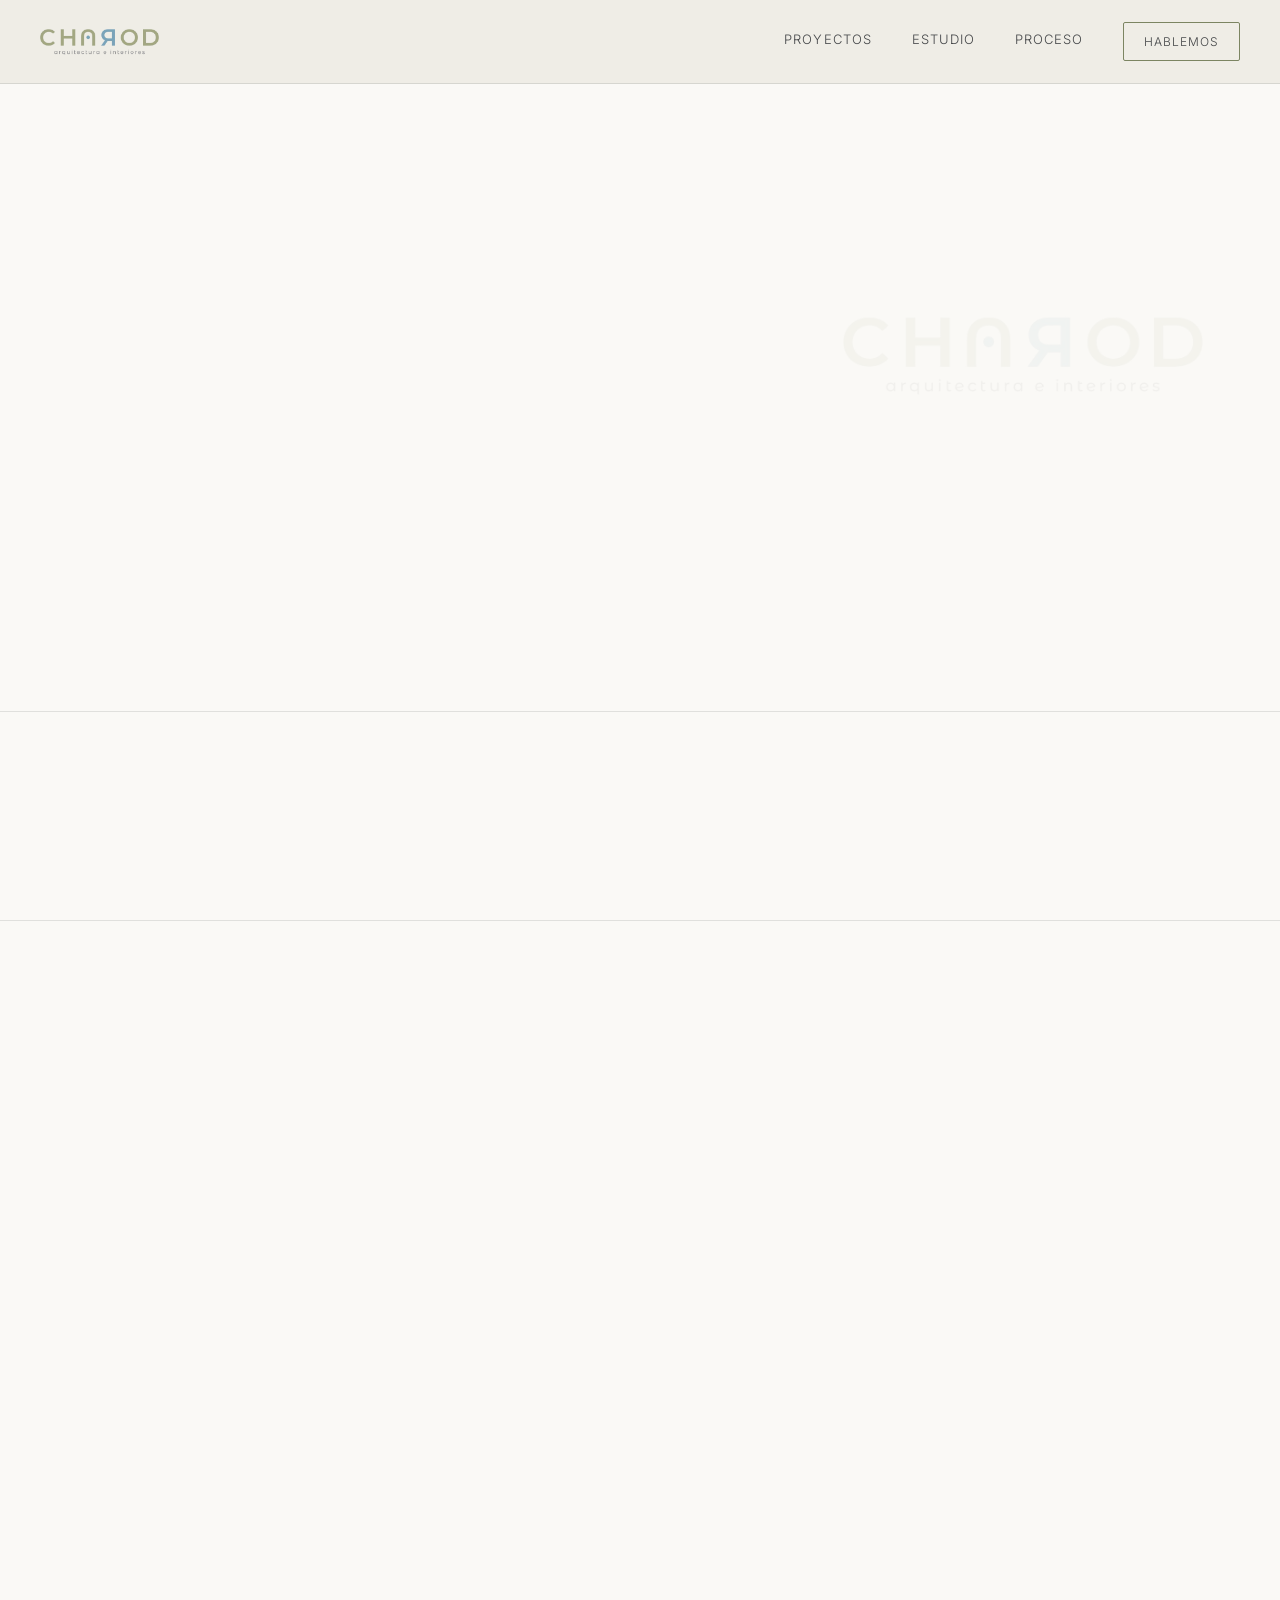
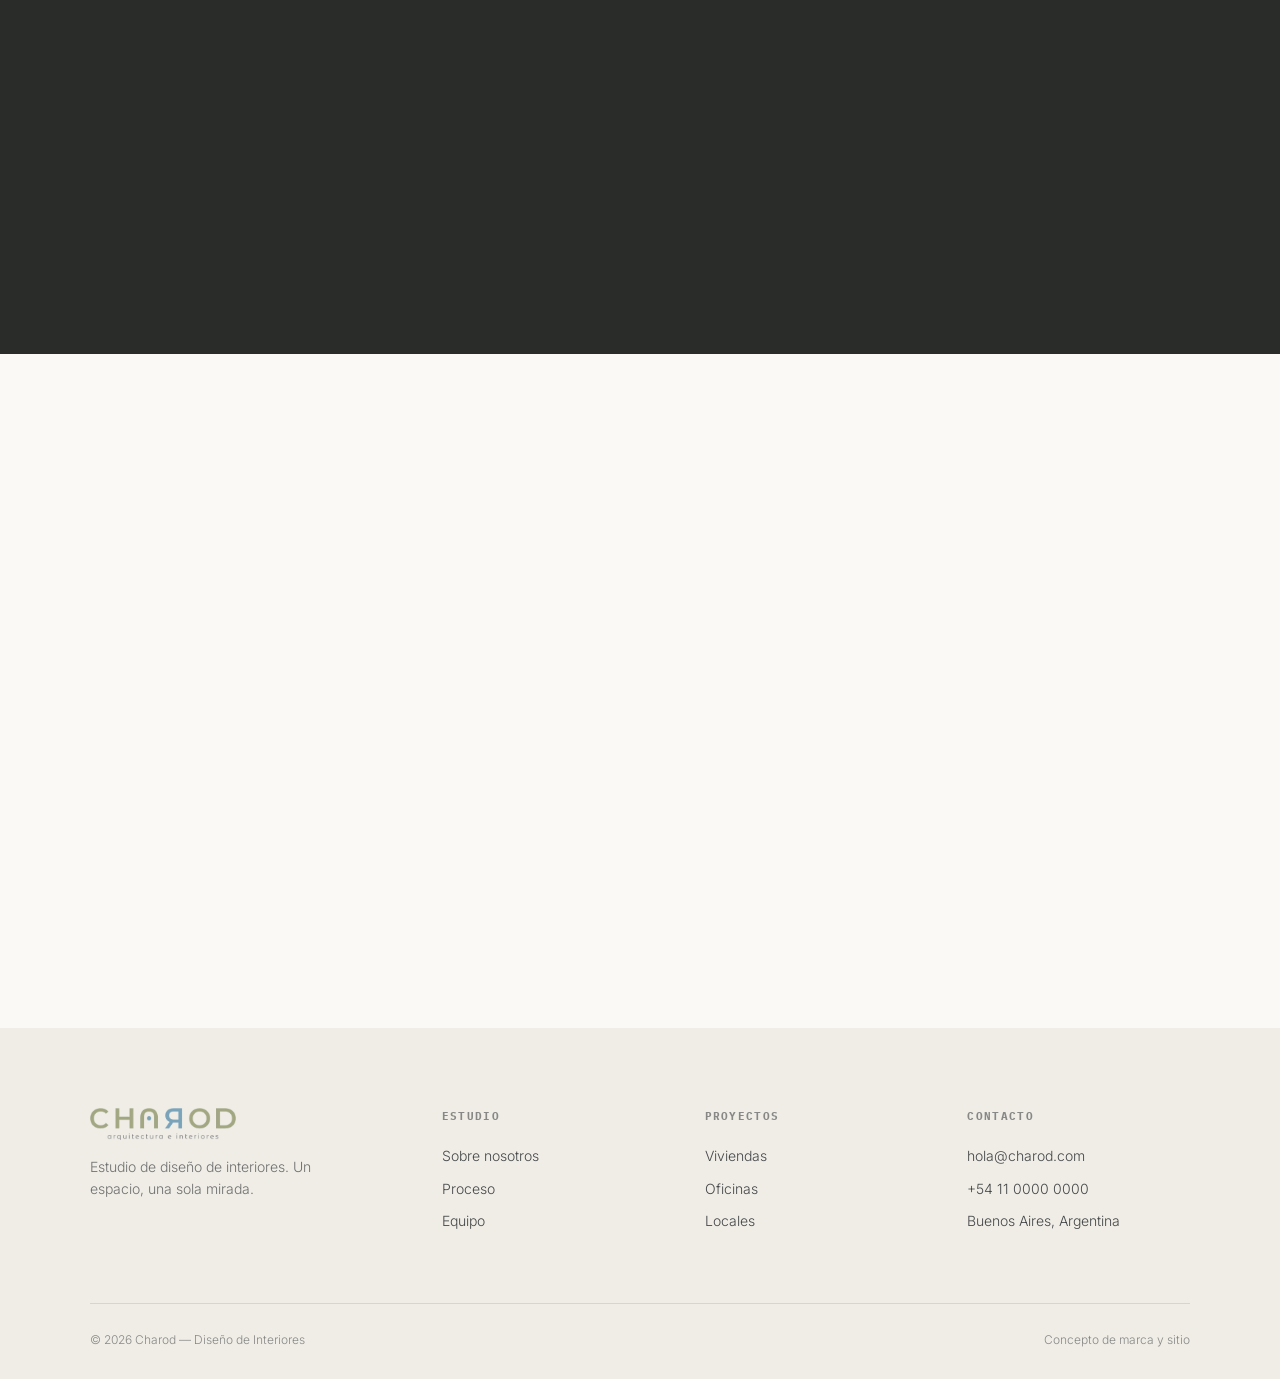
==== index.html @ d09ec166 "Add files via upload" ====
<!DOCTYPE html>
<html lang="es">
<head>
<meta charset="UTF-8">
<meta name="viewport" content="width=device-width, initial-scale=1.0">
<title>Charod — Diseño de Interiores</title>
<link rel="preconnect" href="https://fonts.googleapis.com">
<link rel="preconnect" href="https://fonts.gstatic.com" crossorigin>
<link href="https://fonts.googleapis.com/css2?family=Jost:wght@300;400;500;600&family=Inter:wght@300;400;500&family=IBM+Plex+Mono:wght@400;500&display=swap" rel="stylesheet">
<link rel="stylesheet" href="css/style.css">
</head>
<body>

<header id="header">
  <div class="logo">
    <img src="assets/logo.png" alt="Charod">
  </div>
  <nav>
    <a href="proyectos.html">Proyectos</a>
    <a href="index.html#estudio">Estudio</a>
    <a href="index.html#proceso">Proceso</a>
    <a href="index.html#contacto" class="nav-cta">Hablemos</a>
  </nav>
</header>

<section class="hero">
  <div class="hero-inner">
    <span class="eyebrow reveal">Diseño de interiores</span>
    <h1 class="reveal">Un espacio se piensa <span class="accent">dos veces</span>:<br>en el plano, y en <span class="accent">cómo se vive</span>.</h1>
    <p class="sub reveal">Charod es un estudio de interiorismo. Trabajamos cada casa, oficina o local desde el plano hasta el último detalle de terminación, sin perder de vista cómo se va a habitar.</p>
    <div class="hero-actions reveal">
      <a href="proyectos.html" class="btn-primary">Ver proyectos</a>
      <a href="#estudio" class="btn-ghost">Conocer el estudio</a>
    </div>
  </div>

  <img class="hero-mark" src="assets/logo.png" alt="">
</section>

<section class="stats">
  <div class="wrap">
    <div class="reveal">
      <div class="stat-num mono">14</div>
      <div class="stat-label">años de estudio</div>
    </div>
    <div class="reveal">
      <div class="stat-num mono">80+</div>
      <div class="stat-label">proyectos entregados</div>
    </div>
    <div class="reveal">
      <div class="stat-num mono">12</div>
      <div class="stat-label">en obra actualmente</div>
    </div>
    <div class="reveal">
      <div class="stat-num mono">6</div>
      <div class="stat-label">interioristas en el equipo</div>
    </div>
  </div>
</section>

<section class="philosophy" id="estudio">
  <div class="wrap">
    <div class="reveal">
      <span class="section-label">Nuestra mirada</span>
      <h2>El mismo espacio, visto dos veces.</h2>
    </div>
    <div class="philosophy-text reveal">
      <p>En Charod diseñamos interiores partiendo de un mismo eje: el plano que ordena el espacio, y la vida cotidiana que ese espacio va a sostener.</p>
      <p>Trabajamos la luz, el material y el mobiliario con la misma atención que ponemos en cómo se sienta una familia a comer o dónde cae el sol sobre un escritorio a las cuatro de la tarde.</p>
      <p>Cada encargo empieza escuchando cómo se quiere vivir, y termina en un espacio que no necesita explicarse: se entiende al habitarlo.</p>
      <p style="margin-top:30px;"><strong style="font-family:'Jost',sans-serif;font-weight:500;color:var(--charcoal);">Dos formas de trabajar juntos:</strong> algunos proyectos los acompañamos solo en el diseño; en otros, además, llevamos adelante el desarrollo y la ejecución completa en obra.</p>
    </div>
  </div>
</section>

<section class="projects" id="proyectos">
  <div class="projects-head reveal">
    <div>
      <span class="section-label">Proyectos seleccionados</span>
      <h2>Obra reciente</h2>
    </div>
    <a href="proyectos.html" class="btn-ghost">Ver todo el portfolio</a>
  </div>

  <div class="project-row reveal">
    <a class="project-visual" href="proyecto-casa-meridiano.html" style="background:#EFEDE6;">
      <svg viewBox="0 0 200 240"><g fill="none" stroke="#9CA37D" stroke-width="1.4">
        <rect x="20" y="40" width="160" height="180"/>
        <line x1="20" y1="100" x2="180" y2="100"/>
        <line x1="20" y1="160" x2="180" y2="160"/>
        <line x1="70" y1="40" x2="70" y2="220"/>
        <line x1="130" y1="40" x2="130" y2="220"/>
        <polyline points="10,40 100,8 190,40"/>
      </g></svg>
    </a>
    <div class="project-info">
      <span class="mono">Vivienda — Nordelta</span>
      <h3><a href="proyecto-casa-meridiano.html">Casa Meridiano</a></h3>
      <p>Rediseño integral del interior de una vivienda existente, organizado en torno a un eje que conecta el estar, el estudio y el jardín en una sola línea de vista.</p>
      <div class="meta"><span>320 m²</span><span>2024</span><span>Diseño + Desarrollo</span></div>
    </div>
  </div>

  <div class="project-row flip reveal">
    <a class="project-visual" href="proyecto-depto-lino.html" style="background:#EAF1F4;">
      <svg viewBox="0 0 200 240"><g fill="none" stroke="#78A4BD" stroke-width="1.4">
        <rect x="20" y="30" width="160" height="190"/>
        <rect x="45" y="60" width="60" height="40"/>
        <rect x="120" y="60" width="45" height="40"/>
        <circle cx="80" cy="170" r="18"/>
        <line x1="120" y1="150" x2="165" y2="150"/>
        <line x1="120" y1="170" x2="165" y2="170"/>
      </g></svg>
    </a>
    <div class="project-info">
      <span class="mono">Interiorismo — Palermo</span>
      <h3><a href="proyecto-depto-lino.html">Departamento Lino</a></h3>
      <p>Renovación integral de un piso de los años 40: se conservó la carpintería original y se rediseñó la circulación completa.</p>
      <div class="meta"><span>140 m²</span><span>2023</span><span>Solo diseño</span></div>
    </div>
  </div>

  <div class="project-row reveal">
    <div class="project-visual" style="background:#EFEDE6;">
      <svg viewBox="0 0 200 240"><g fill="none" stroke="#9CA37D" stroke-width="1.4">
        <rect x="15" y="70" width="170" height="150"/>
        <line x1="15" y1="130" x2="185" y2="130"/>
        <line x1="60" y1="70" x2="60" y2="220"/>
        <line x1="140" y1="70" x2="140" y2="220"/>
        <polyline points="15,70 100,15 185,70"/>
        <rect x="90" y="170" width="30" height="50"/>
      </g></svg>
    </div>
    <div class="project-info">
      <span class="mono">Oficinas — Estudio boutique</span>
      <h3>Oficinas Estero</h3>
      <p>Un espacio de trabajo pensado como sucesión de ambientes domésticos, sin perder la eficiencia de una oficina.</p>
      <div class="meta"><span>210 m²</span><span>2022</span><span>Diseño + Desarrollo</span></div>
    </div>
  </div>
</section>

<section class="process" id="proceso">
  <div class="wrap">
    <span class="section-label reveal">Cómo trabajamos</span>
    <h2 class="reveal">Un solo equipo acompaña el proyecto de punta a punta, sin traspasos entre etapas.</h2>
    <div class="process-grid reveal">
      <div class="process-step">
        <h4>Escucha</h4>
        <p>Relevamos el terreno, el presupuesto y, sobre todo, cómo quiere vivir cada cliente.</p>
      </div>
      <div class="process-step">
        <h4>Concepto</h4>
        <p>El plano, los materiales y el mobiliario se piensan juntos desde el primer boceto.</p>
      </div>
      <div class="process-step">
        <h4>Desarrollo</h4>
        <p>Documentación técnica, materialidad y mobiliario definidos con el mismo nivel de detalle.</p>
      </div>
      <div class="process-step">
        <h4>Ejecución</h4>
        <p>Seguimos la obra en sitio hasta la última terminación interior — solo en los proyectos de Diseño + Desarrollo.</p>
      </div>
    </div>
  </div>
</section>

<section class="cta">
  <div class="wrap">
    <span class="section-label reveal">Empecemos</span>
    <h2 class="reveal">¿Tenés una casa, una oficina o un local<br>que <span class="accent">todavía no se siente tuyo</span>?</h2>
    <a href="index.html#contacto" class="btn-primary reveal">Escribinos</a>
  </div>
</section>

<footer id="contacto">
  <div class="wrap">
    <div class="footer-grid">
      <div>
        <div class="logo footer-logo" style="margin-bottom:16px;">
          <img src="assets/logo.png" alt="Charod">
        </div>
        <p style="max-width:240px;opacity:0.75;">Estudio de diseño de interiores. Un espacio, una sola mirada.</p>
      </div>
      <div>
        <h4>Estudio</h4>
        <a href="index.html#estudio">Sobre nosotros</a>
        <a href="index.html#proceso">Proceso</a>
        <a href="#">Equipo</a>
      </div>
      <div>
        <h4>Proyectos</h4>
        <a href="proyectos.html">Viviendas</a>
        <a href="proyectos.html">Oficinas</a>
        <a href="proyectos.html">Locales</a>
      </div>
      <div>
        <h4>Contacto</h4>
        <a href="mailto:hola@charod.com">hola@charod.com</a>
        <a href="tel:+541100000000">+54 11 0000 0000</a>
        <p>Buenos Aires, Argentina</p>
      </div>
    </div>
    <div class="footer-bottom">
      <span>© 2026 Charod — Diseño de Interiores</span>
      <span>Concepto de marca y sitio</span>
    </div>
  </div>
</footer>

<script src="js/main.js"></script>
</body>
</html>
---- css/style.css ----
:root{
  --sage:#9CA37D;
  --sage-dark:#7C8562;
  --sage-deep:#5F6849;
  --blue:#78A4BD;
  --blue-deep:#4F7690;
  --ink:#454749;
  --stone:#EFEDE6;
  --cream:#FAF9F6;
  --charcoal:#2A2C2A;
  --line: rgba(69,71,73,0.14);
}
*{margin:0;padding:0;box-sizing:border-box;}
html{scroll-behavior:smooth;}
body{
  background:var(--cream);
  color:var(--ink);
  font-family:'Inter',sans-serif;
  font-weight:300;
  line-height:1.6;
  overflow-x:hidden;
}
h1,h2,h3,.display{
  font-family:'Jost',sans-serif;
  font-weight:400;
  letter-spacing:0.02em;
  color:var(--charcoal);
}
.mono{font-family:'IBM Plex Mono',monospace;}
a{color:inherit;text-decoration:none;}
.wrap{max-width:1180px;margin:0 auto;padding:0 40px;}
img,svg{display:block;max-width:100%;}

/* ---------- reveal ---------- */
.reveal{opacity:0;transform:translateY(24px);transition:opacity .8s ease, transform .8s ease;}
.reveal.in{opacity:1;transform:translateY(0);}

/* ---------- header ---------- */
header{
  position:fixed;top:0;left:0;right:0;z-index:100;
  display:flex;align-items:center;justify-content:space-between;
  padding:22px 40px;
  background:var(--stone);
  border-bottom:1px solid var(--line);
  transition:padding .4s ease, box-shadow .4s ease;
}
header.scrolled{
  padding:14px 40px;
  box-shadow:0 2px 10px rgba(0,0,0,0.05);
}
.logo{display:flex;align-items:center;}
.logo img{height:26px;width:auto;display:block;}
.logo.footer-logo img{height:32px;}
nav{display:flex;gap:40px;align-items:center;}
nav a{
  font-size:13px;
  letter-spacing:0.08em;
  text-transform:uppercase;
  color:var(--ink);
  position:relative;
  padding-bottom:4px;
}
nav a::after{
  content:"";position:absolute;left:0;bottom:0;width:0;height:1px;
  background:var(--blue-deep);transition:width .3s ease;
}
nav a:hover::after{width:100%;}
nav a.active::after{width:100%;}
.nav-cta{
  border:1px solid var(--sage-dark);
  padding:9px 20px;
  border-radius:2px;
  font-size:12px;
  letter-spacing:0.08em;
  text-transform:uppercase;
}
.nav-cta:hover{background:var(--sage-dark);color:#fff;}

/* ---------- hero ---------- */
.hero{
  min-height:72vh;
  display:flex;
  flex-direction:column;
  justify-content:center;
  padding:130px 40px 50px;
  position:relative;
}
.hero-inner{
  max-width:1180px;margin:0 auto;width:100%;
  display:grid;
  grid-template-columns:1fr;
  gap:0;
}
.eyebrow{
  font-family:'IBM Plex Mono',monospace;
  font-size:12px;
  letter-spacing:0.18em;
  text-transform:uppercase;
  color:var(--blue-deep);
  margin-bottom:22px;
}
.hero h1{
  font-size:clamp(38px,5.4vw,74px);
  line-height:1.08;
  max-width:820px;
  font-weight:300;
}
.hero h1 .accent{color:var(--sage-dark);font-weight:400;}
.hero p.sub{
  max-width:460px;
  margin-top:26px;
  font-size:16px;
  color:var(--ink);
}
.hero-actions{margin-top:40px;display:flex;gap:20px;align-items:center;}
.btn-primary{
  background:var(--sage-dark);color:#fff;
  padding:14px 30px;font-size:13px;letter-spacing:0.06em;text-transform:uppercase;
  border-radius:2px;
  display:inline-block;
}
.btn-primary:hover{background:var(--sage-deep);}
.btn-ghost{
  font-size:13px;letter-spacing:0.06em;text-transform:uppercase;
  border-bottom:1px solid var(--blue-deep);padding-bottom:3px;
}

/* subtle brand mark, hero background */
.hero-mark{
  position:absolute;
  top:50%;right:6%;
  width:min(30vw,360px);
  height:auto;
  transform:translateY(-50%);
  opacity:0.07;
  z-index:-1;
}

/* ---------- page header (interior pages: Proyectos, Proyecto individual) ---------- */
.page-header{
  padding:150px 40px 60px;
  max-width:1180px;margin:0 auto;
}
.page-header .eyebrow{margin-bottom:18px;}
.page-header h1{font-size:clamp(34px,4.4vw,56px);max-width:700px;}
.page-header p.sub{max-width:520px;margin-top:20px;font-size:16px;}

/* ---------- stats ---------- */
.stats{
  border-top:1px solid var(--line);
  border-bottom:1px solid var(--line);
  padding:56px 0;
}
.stats .wrap{
  display:grid;grid-template-columns:repeat(4,1fr);gap:20px;
}
.stat-num{
  font-family:'Jost',sans-serif;font-size:44px;color:var(--sage-dark);font-weight:400;
}
.stat-label{
  font-family:'IBM Plex Mono',monospace;
  font-size:11px;letter-spacing:0.1em;text-transform:uppercase;
  color:var(--ink);opacity:0.7;margin-top:8px;
}

/* ---------- philosophy ---------- */
.philosophy{padding:150px 0 120px;}
.philosophy .wrap{
  display:grid;grid-template-columns:0.9fr 1.1fr;gap:80px;align-items:start;
}
.section-label{
  font-family:'IBM Plex Mono',monospace;font-size:12px;letter-spacing:0.16em;
  text-transform:uppercase;color:var(--blue-deep);margin-bottom:18px;display:block;
}
.philosophy h2{font-size:clamp(30px,3.4vw,44px);line-height:1.2;max-width:420px;}
.philosophy-text p{margin-bottom:20px;font-size:16px;max-width:480px;}
.philosophy-text p:first-child{font-size:19px;color:var(--charcoal);font-weight:400;font-family:'Jost',sans-serif;letter-spacing:0.01em;}

/* ---------- projects (home showcase rows) ---------- */
.projects{padding:60px 0 140px;}
.projects-head{
  display:flex;justify-content:space-between;align-items:flex-end;
  padding:0 40px;max-width:1180px;margin:0 auto 60px;
}
.projects-head h2{font-size:clamp(28px,3vw,40px);}
.project-row{
  display:grid;grid-template-columns:1fr 1fr;
  align-items:center;
  max-width:1180px;margin:0 auto;padding:0 40px;
  gap:70px;
  margin-bottom:140px;
}
.project-row.flip{direction:rtl;}
.project-row.flip > *{direction:ltr;}
.project-visual{
  aspect-ratio:4/5;
  border-radius:3px;
  display:flex;align-items:center;justify-content:center;
  position:relative;overflow:hidden;
}
.project-visual svg{width:70%;}
.project-info .mono{font-size:11px;letter-spacing:0.14em;text-transform:uppercase;color:var(--blue-deep);}
.project-info h3{font-size:30px;margin:14px 0 16px;font-weight:400;}
.project-info p{max-width:400px;color:var(--ink);font-size:15px;}
.project-info .meta{
  display:flex;gap:30px;margin-top:26px;
  font-family:'IBM Plex Mono',monospace;font-size:12px;color:var(--ink);opacity:0.7;
}

/* ---------- project filter tabs (Proyectos page) ---------- */
.filter-bar{
  display:flex;gap:14px;flex-wrap:wrap;
  padding:0 40px;max-width:1180px;margin:0 auto 60px;
}
.filter-tab{
  font-family:'IBM Plex Mono',monospace;font-size:12px;letter-spacing:0.08em;text-transform:uppercase;
  padding:10px 20px;border:1px solid var(--line);border-radius:20px;
  color:var(--ink);background:transparent;cursor:pointer;
  transition:all .25s ease;
}
.filter-tab:hover{border-color:var(--sage-dark);}
.filter-tab.active{background:var(--sage-dark);border-color:var(--sage-dark);color:#fff;}

/* ---------- project grid (Proyectos page) ---------- */
.project-grid{
  display:grid;grid-template-columns:repeat(2,1fr);gap:50px 40px;
  max-width:1180px;margin:0 auto;padding:0 40px 140px;
}
.grid-card{display:block;}
.grid-card .thumb{
  aspect-ratio:4/5;border-radius:3px;overflow:hidden;position:relative;background:var(--stone);
}
.grid-card .thumb img{width:100%;height:100%;object-fit:cover;transition:transform .5s ease;}
.grid-card:hover .thumb img{transform:scale(1.04);}
.grid-card .tag{
  position:absolute;top:16px;left:16px;
  font-family:'IBM Plex Mono',monospace;font-size:10px;letter-spacing:0.1em;text-transform:uppercase;
  background:rgba(250,249,246,0.9);color:var(--ink);padding:6px 12px;border-radius:20px;
}
.grid-card .info{padding-top:18px;display:flex;justify-content:space-between;align-items:baseline;}
.grid-card h3{font-size:20px;font-weight:400;}
.grid-card .meta{font-family:'IBM Plex Mono',monospace;font-size:11px;color:var(--ink);opacity:0.65;}
.grid-card[hidden]{display:none;}

/* ---------- media carousel (project detail page) ---------- */
.carousel{
  position:relative;
  max-width:1180px;margin:0 auto 100px;padding:0 40px;
}
.carousel-frame{
  aspect-ratio:16/10;border-radius:4px;overflow:hidden;position:relative;background:var(--charcoal);
}
.carousel-track{
  display:flex;height:100%;transition:transform .5s ease;
}
.carousel-slide{
  min-width:100%;height:100%;position:relative;
}
.carousel-slide img, .carousel-slide video{
  width:100%;height:100%;object-fit:cover;display:block;
}
.carousel-slide .play-badge{
  position:absolute;top:50%;left:50%;transform:translate(-50%,-50%);
  width:64px;height:64px;border-radius:50%;
  background:rgba(250,249,246,0.85);
  display:flex;align-items:center;justify-content:center;
  pointer-events:none;
}
.carousel-slide .play-badge::before{
  content:"";border-style:solid;border-width:10px 0 10px 16px;
  border-color:transparent transparent transparent var(--charcoal);
  margin-left:4px;
}
.carousel-nav{
  position:absolute;top:50%;transform:translateY(-50%);
  width:44px;height:44px;border-radius:50%;
  background:rgba(250,249,246,0.9);
  display:flex;align-items:center;justify-content:center;
  font-family:'Jost',sans-serif;font-size:18px;color:var(--charcoal);
  cursor:pointer;z-index:5;
  transition:background .2s ease;
}
.carousel-nav:hover{background:#fff;}
.carousel-nav.prev{left:16px;}
.carousel-nav.next{right:16px;}
.carousel-dots{
  display:flex;justify-content:center;gap:8px;margin-top:20px;
}
.carousel-dots button{
  width:7px;height:7px;border-radius:50%;border:none;background:var(--line);cursor:pointer;padding:0;
}
.carousel-dots button.active{background:var(--blue-deep);}
.carousel-counter{
  position:absolute;bottom:16px;right:16px;z-index:5;
  font-family:'IBM Plex Mono',monospace;font-size:11px;letter-spacing:0.08em;
  background:rgba(42,44,42,0.55);color:var(--cream);padding:5px 12px;border-radius:20px;
}

/* ---------- project detail info block ---------- */
.detail-head{max-width:1180px;margin:0 auto;padding:0 40px 50px;}
.detail-head .mono{color:var(--blue-deep);font-size:12px;letter-spacing:0.14em;text-transform:uppercase;}
.detail-head h1{font-size:clamp(32px,4.4vw,50px);margin:14px 0 20px;}
.detail-head p{max-width:600px;font-size:16px;}
.detail-meta{
  display:flex;gap:40px;margin-top:30px;flex-wrap:wrap;
  padding-top:30px;border-top:1px solid var(--line);
}
.detail-meta div .k{font-family:'IBM Plex Mono',monospace;font-size:11px;text-transform:uppercase;letter-spacing:0.1em;color:var(--ink);opacity:0.6;margin-bottom:6px;}
.detail-meta div .v{font-size:15px;color:var(--charcoal);}

/* ---------- process ---------- */
.process{background:var(--charcoal);color:var(--cream);padding:140px 0;}
.process .section-label{color:var(--blue);}
.process h2{color:var(--cream);font-size:clamp(30px,3.4vw,44px);max-width:520px;margin-bottom:70px;}
.process-grid{
  display:grid;grid-template-columns:repeat(4,1fr);
  position:relative;
}
.process-grid::before{
  content:"";position:absolute;top:14px;left:0;right:0;height:1px;
  background:rgba(255,255,255,0.16);
}
.process-step{padding-right:30px;position:relative;padding-top:44px;}
.process-step::before{
  content:"";position:absolute;top:8px;left:0;width:13px;height:13px;
  border-radius:50%;background:var(--charcoal);border:2px solid var(--blue);
}
.process-step h4{font-family:'Jost',sans-serif;font-size:19px;font-weight:400;color:var(--cream);margin-bottom:12px;}
.process-step p{font-size:14px;color:rgba(250,249,246,0.65);max-width:230px;}

/* ---------- cta ---------- */
.cta{padding:150px 0;text-align:center;}
.cta h2{font-size:clamp(30px,4.4vw,56px);max-width:700px;margin:0 auto 30px;line-height:1.15;}
.cta .accent{color:var(--sage-dark);}

/* ---------- footer ---------- */
footer{background:var(--stone);padding:80px 0 30px;}
.footer-grid{
  display:grid;grid-template-columns:1.4fr 1fr 1fr 1fr;gap:40px;
  padding-bottom:60px;border-bottom:1px solid var(--line);
}
.footer-grid h4{
  font-family:'IBM Plex Mono',monospace;font-size:11px;letter-spacing:0.12em;
  text-transform:uppercase;color:var(--ink);opacity:0.6;margin-bottom:20px;
}
.footer-grid a, .footer-grid p{display:block;font-size:14px;margin-bottom:10px;color:var(--ink);}
.footer-grid a:hover{color:var(--blue-deep);}
.footer-bottom{
  padding-top:26px;display:flex;justify-content:space-between;
  font-size:12px;color:var(--ink);opacity:0.6;
}

@media(max-width:860px){
  nav{display:none;}
  .philosophy .wrap, .project-row, .project-row.flip{grid-template-columns:1fr;direction:ltr;}
  .stats .wrap, .process-grid, .footer-grid{grid-template-columns:repeat(2,1fr);gap:36px;}
  .project-row{margin-bottom:90px;}
  .hero-mark{opacity:0.05;width:50vw;}
  .project-grid{grid-template-columns:1fr;}
  .detail-meta{gap:24px;}
}
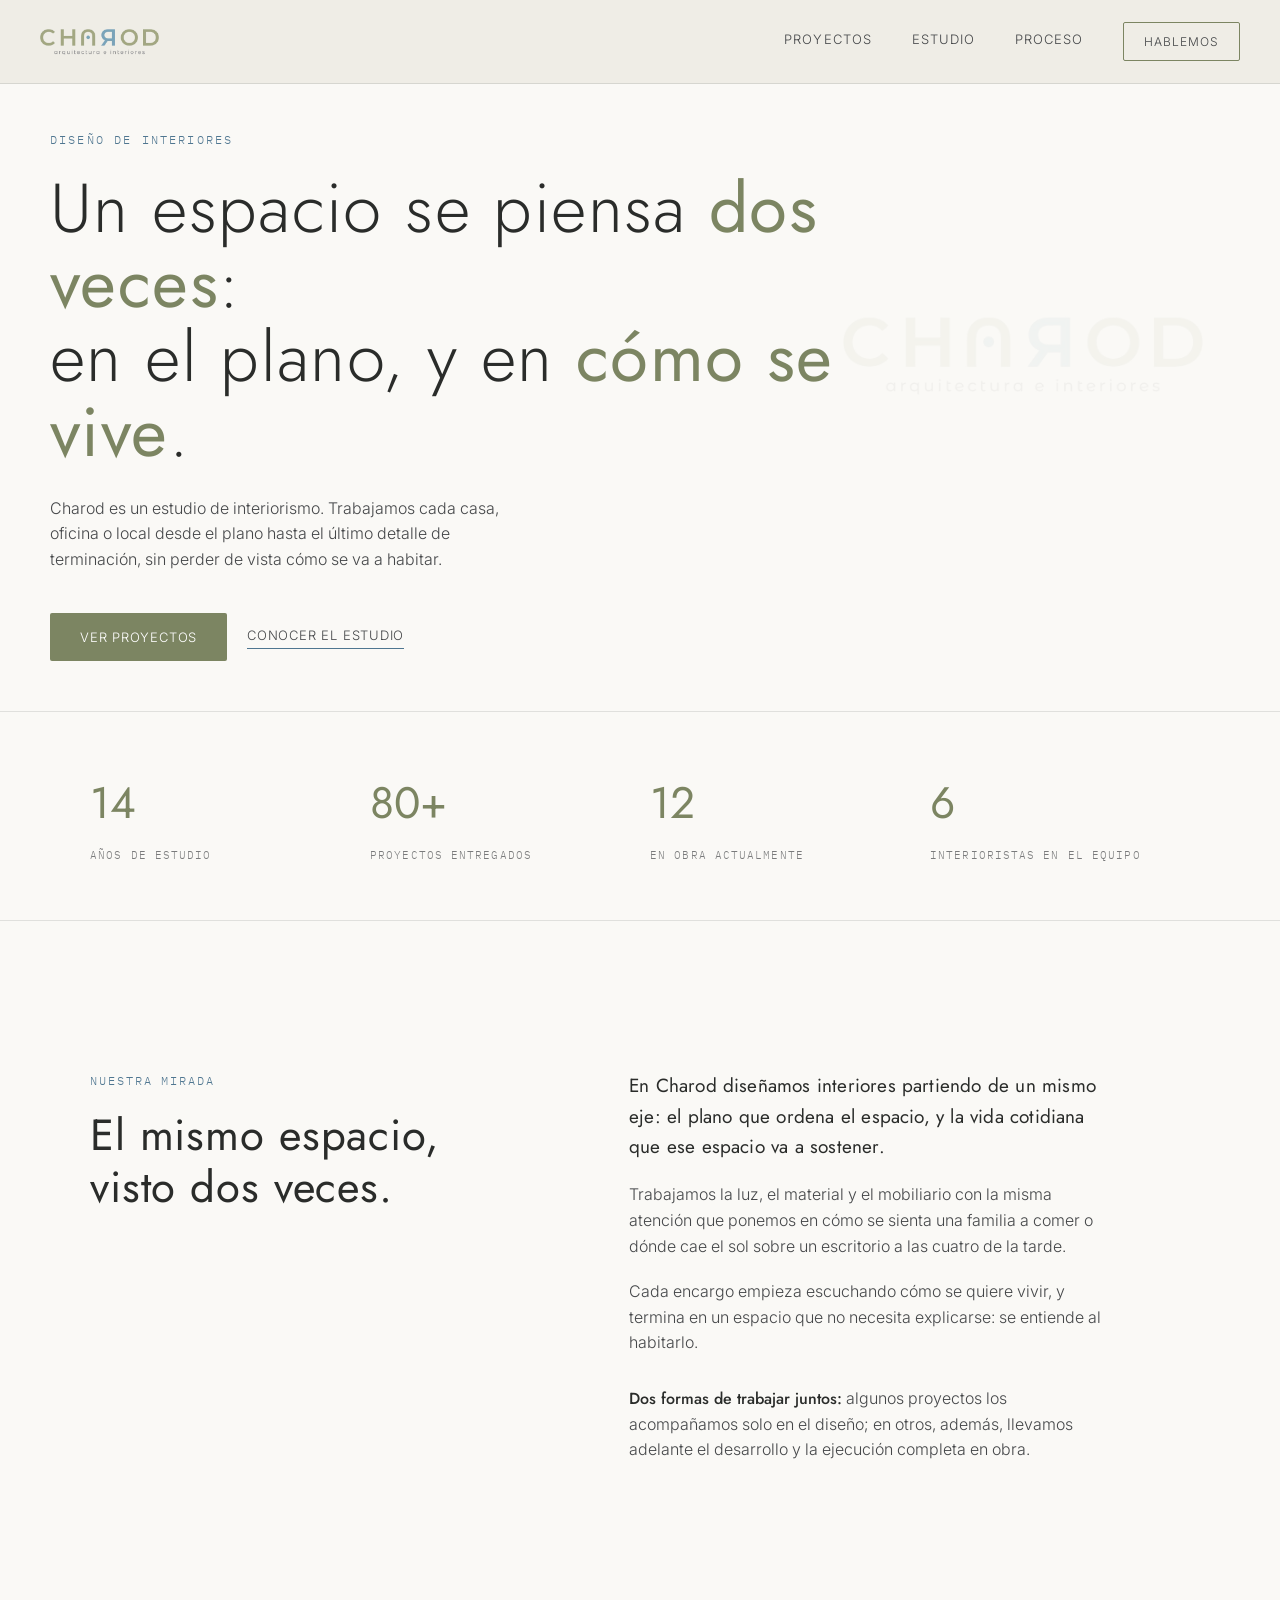
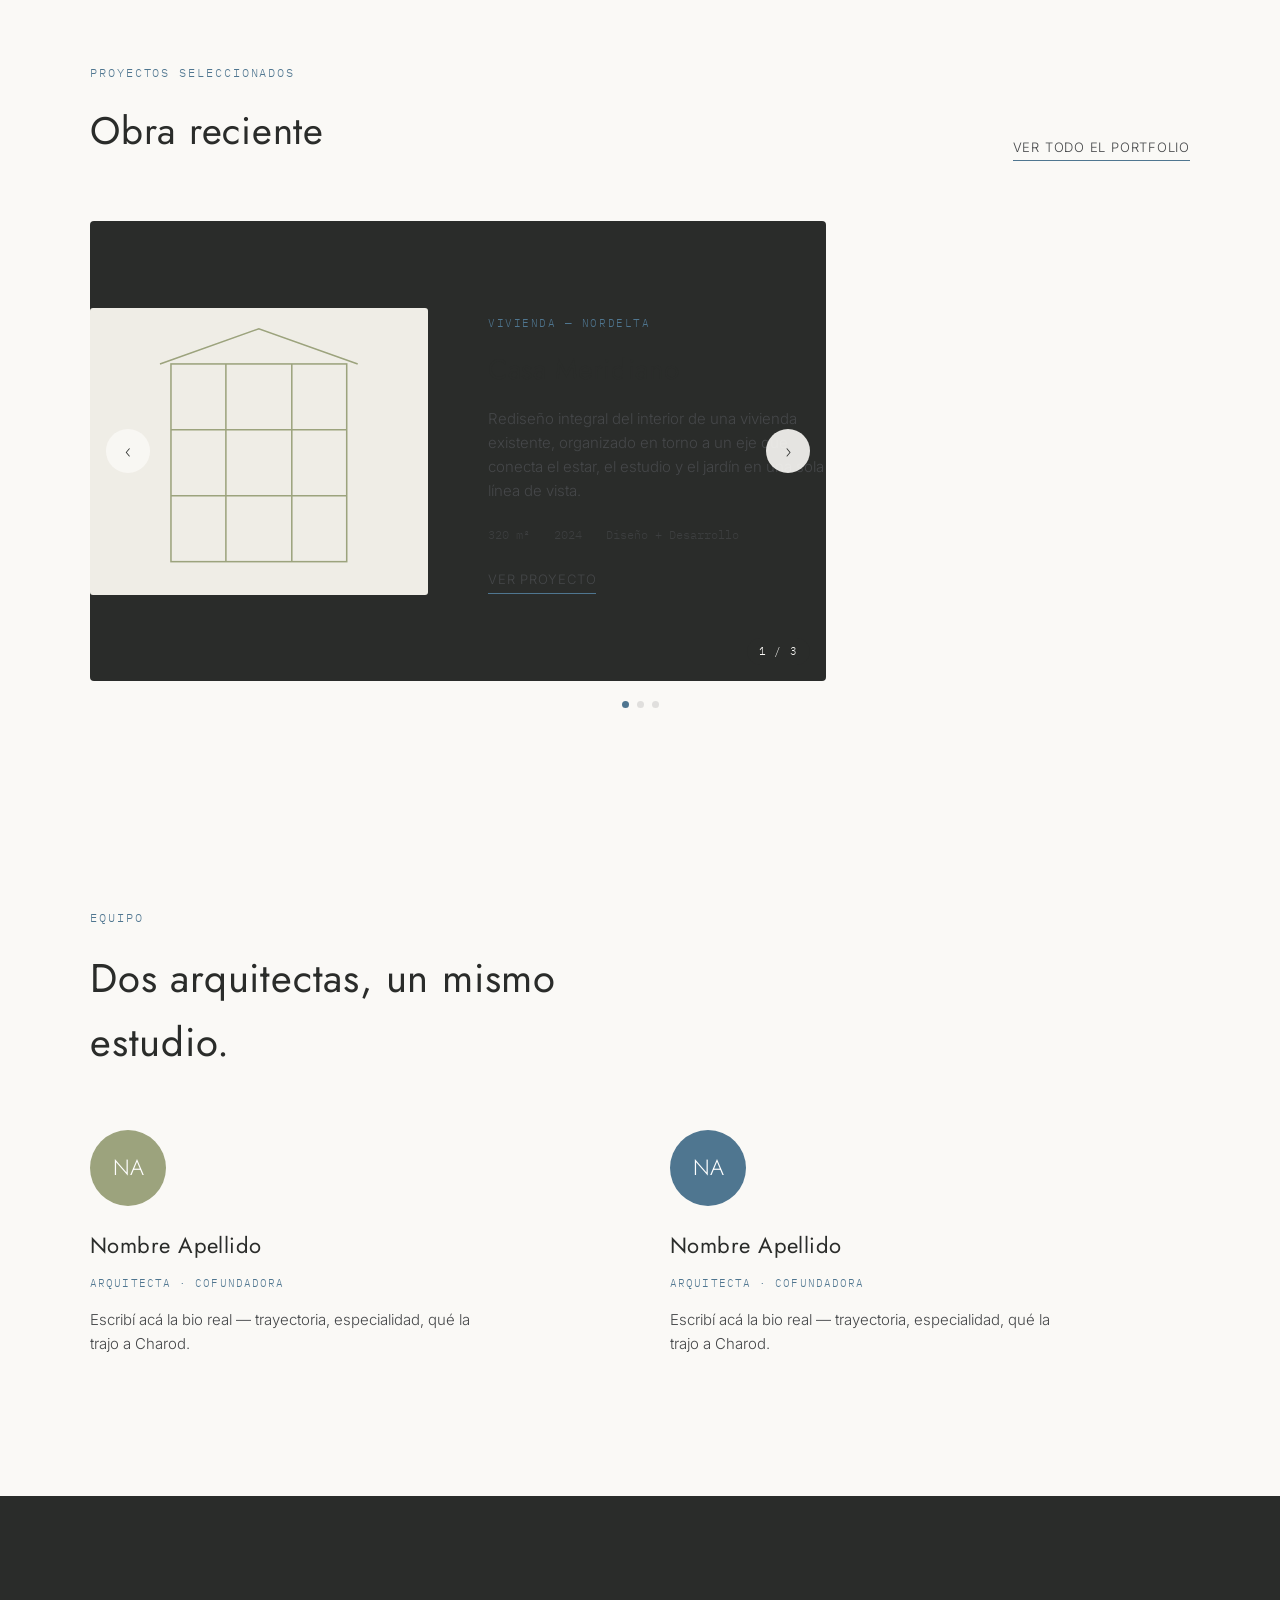
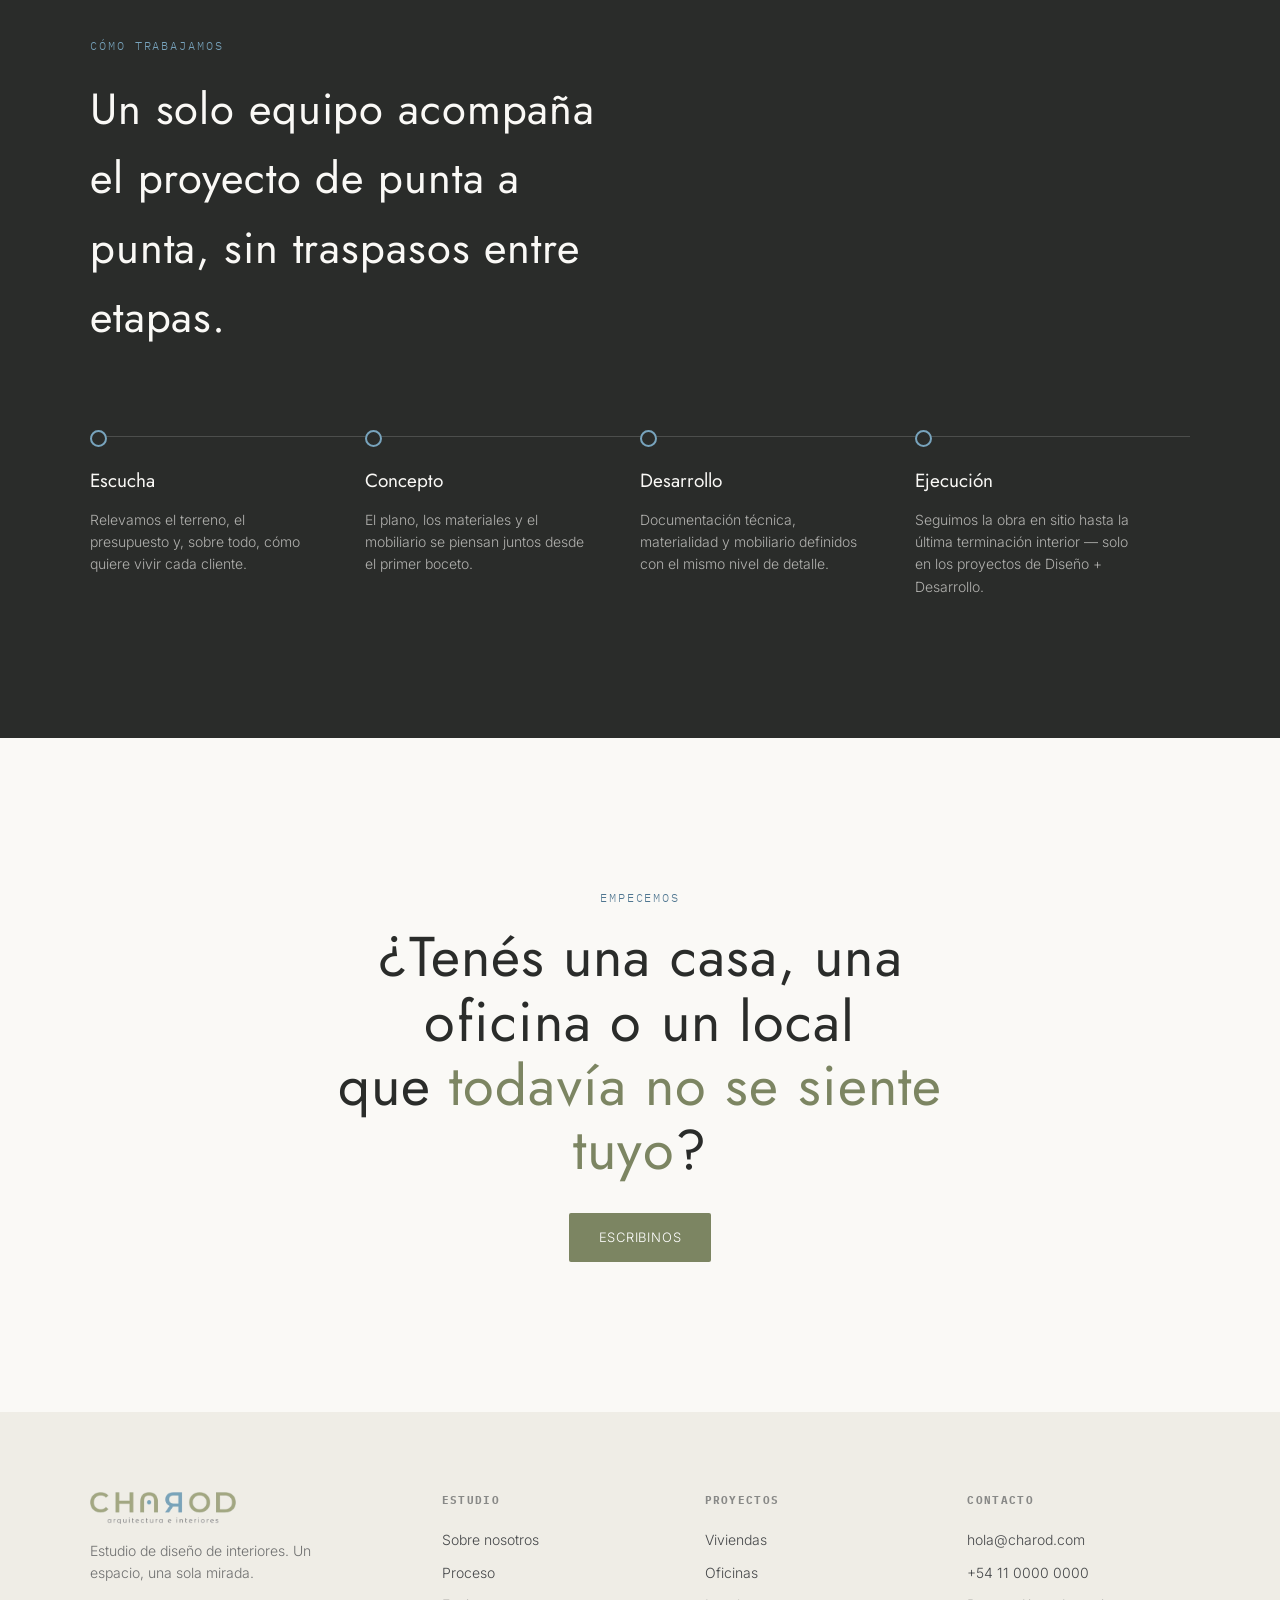
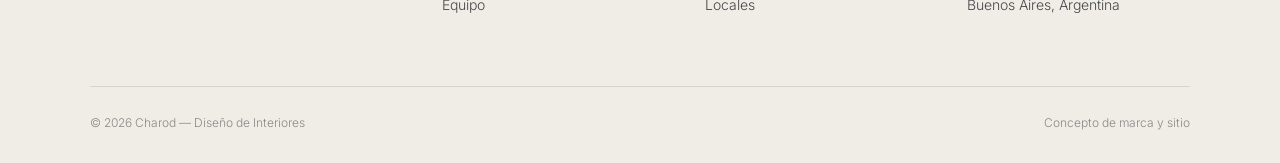
==== commit d23f25cd: "Add files via upload" ====
--- a/index.html
+++ b/index.html
@@ -12,9 +12,9 @@
 <body>
 
 <header id="header">
-  <div class="logo">
+  <a class="logo" href="index.html">
     <img src="assets/logo.png" alt="Charod">
-  </div>
+  </a>
   <nav>
     <a href="proyectos.html">Proyectos</a>
     <a href="index.html#estudio">Estudio</a>
@@ -82,60 +82,96 @@
     <a href="proyectos.html" class="btn-ghost">Ver todo el portfolio</a>
   </div>
 
-  <div class="project-row reveal">
-    <a class="project-visual" href="proyecto-casa-meridiano.html" style="background:#EFEDE6;">
-      <svg viewBox="0 0 200 240"><g fill="none" stroke="#9CA37D" stroke-width="1.4">
-        <rect x="20" y="40" width="160" height="180"/>
-        <line x1="20" y1="100" x2="180" y2="100"/>
-        <line x1="20" y1="160" x2="180" y2="160"/>
-        <line x1="70" y1="40" x2="70" y2="220"/>
-        <line x1="130" y1="40" x2="130" y2="220"/>
-        <polyline points="10,40 100,8 190,40"/>
-      </g></svg>
-    </a>
-    <div class="project-info">
-      <span class="mono">Vivienda — Nordelta</span>
-      <h3><a href="proyecto-casa-meridiano.html">Casa Meridiano</a></h3>
-      <p>Rediseño integral del interior de una vivienda existente, organizado en torno a un eje que conecta el estar, el estudio y el jardín en una sola línea de vista.</p>
-      <div class="meta"><span>320 m²</span><span>2024</span><span>Diseño + Desarrollo</span></div>
-    </div>
-  </div>
-
-  <div class="project-row flip reveal">
-    <a class="project-visual" href="proyecto-depto-lino.html" style="background:#EAF1F4;">
-      <svg viewBox="0 0 200 240"><g fill="none" stroke="#78A4BD" stroke-width="1.4">
-        <rect x="20" y="30" width="160" height="190"/>
-        <rect x="45" y="60" width="60" height="40"/>
-        <rect x="120" y="60" width="45" height="40"/>
-        <circle cx="80" cy="170" r="18"/>
-        <line x1="120" y1="150" x2="165" y2="150"/>
-        <line x1="120" y1="170" x2="165" y2="170"/>
-      </g></svg>
-    </a>
-    <div class="project-info">
-      <span class="mono">Interiorismo — Palermo</span>
-      <h3><a href="proyecto-depto-lino.html">Departamento Lino</a></h3>
-      <p>Renovación integral de un piso de los años 40: se conservó la carpintería original y se rediseñó la circulación completa.</p>
-      <div class="meta"><span>140 m²</span><span>2023</span><span>Solo diseño</span></div>
-    </div>
-  </div>
-
-  <div class="project-row reveal">
-    <div class="project-visual" style="background:#EFEDE6;">
-      <svg viewBox="0 0 200 240"><g fill="none" stroke="#9CA37D" stroke-width="1.4">
-        <rect x="15" y="70" width="170" height="150"/>
-        <line x1="15" y1="130" x2="185" y2="130"/>
-        <line x1="60" y1="70" x2="60" y2="220"/>
-        <line x1="140" y1="70" x2="140" y2="220"/>
-        <polyline points="15,70 100,15 185,70"/>
-        <rect x="90" y="170" width="30" height="50"/>
-      </g></svg>
-    </div>
-    <div class="project-info">
-      <span class="mono">Oficinas — Estudio boutique</span>
-      <h3>Oficinas Estero</h3>
-      <p>Un espacio de trabajo pensado como sucesión de ambientes domésticos, sin perder la eficiencia de una oficina.</p>
-      <div class="meta"><span>210 m²</span><span>2022</span><span>Diseño + Desarrollo</span></div>
+  <div class="projects-carousel reveal" data-carousel>
+    <div class="carousel-frame proj-frame">
+      <div class="carousel-track">
+
+        <a class="carousel-slide project-slide" href="proyecto-casa-meridiano.html">
+          <div class="project-slide-media" style="background:#EFEDE6;">
+            <svg viewBox="0 0 200 240"><g fill="none" stroke="#9CA37D" stroke-width="1.4">
+              <rect x="20" y="40" width="160" height="180"/>
+              <line x1="20" y1="100" x2="180" y2="100"/>
+              <line x1="20" y1="160" x2="180" y2="160"/>
+              <line x1="70" y1="40" x2="70" y2="220"/>
+              <line x1="130" y1="40" x2="130" y2="220"/>
+              <polyline points="10,40 100,8 190,40"/>
+            </g></svg>
+          </div>
+          <div class="project-slide-info">
+            <span class="mono">Vivienda — Nordelta</span>
+            <h3>Casa Meridiano</h3>
+            <p>Rediseño integral del interior de una vivienda existente, organizado en torno a un eje que conecta el estar, el estudio y el jardín en una sola línea de vista.</p>
+            <div class="meta"><span>320 m²</span><span>2024</span><span>Diseño + Desarrollo</span></div>
+            <span class="btn-ghost">Ver proyecto</span>
+          </div>
+        </a>
+
+        <a class="carousel-slide project-slide" href="proyecto-depto-lino.html">
+          <div class="project-slide-media" style="background:#EAF1F4;">
+            <svg viewBox="0 0 200 240"><g fill="none" stroke="#78A4BD" stroke-width="1.4">
+              <rect x="20" y="30" width="160" height="190"/>
+              <rect x="45" y="60" width="60" height="40"/>
+              <rect x="120" y="60" width="45" height="40"/>
+              <circle cx="80" cy="170" r="18"/>
+              <line x1="120" y1="150" x2="165" y2="150"/>
+              <line x1="120" y1="170" x2="165" y2="170"/>
+            </g></svg>
+          </div>
+          <div class="project-slide-info">
+            <span class="mono">Interiorismo — Palermo</span>
+            <h3>Departamento Lino</h3>
+            <p>Renovación integral de un piso de los años 40: se conservó la carpintería original y se rediseñó la circulación completa.</p>
+            <div class="meta"><span>140 m²</span><span>2023</span><span>Solo diseño</span></div>
+            <span class="btn-ghost">Ver proyecto</span>
+          </div>
+        </a>
+
+        <a class="carousel-slide project-slide" href="proyectos.html">
+          <div class="project-slide-media" style="background:#EFEDE6;">
+            <svg viewBox="0 0 200 240"><g fill="none" stroke="#9CA37D" stroke-width="1.4">
+              <rect x="15" y="70" width="170" height="150"/>
+              <line x1="15" y1="130" x2="185" y2="130"/>
+              <line x1="60" y1="70" x2="60" y2="220"/>
+              <line x1="140" y1="70" x2="140" y2="220"/>
+              <polyline points="15,70 100,15 185,70"/>
+              <rect x="90" y="170" width="30" height="50"/>
+            </g></svg>
+          </div>
+          <div class="project-slide-info">
+            <span class="mono">Oficinas — Estudio boutique</span>
+            <h3>Oficinas Estero</h3>
+            <p>Un espacio de trabajo pensado como sucesión de ambientes domésticos, sin perder la eficiencia de una oficina.</p>
+            <div class="meta"><span>210 m²</span><span>2022</span><span>Diseño + Desarrollo</span></div>
+            <span class="btn-ghost">Ver proyecto</span>
+          </div>
+        </a>
+
+      </div>
+      <div class="carousel-nav prev">‹</div>
+      <div class="carousel-nav next">›</div>
+      <div class="carousel-counter"></div>
+    </div>
+    <div class="carousel-dots"></div>
+  </div>
+</section>
+
+<section class="team" id="equipo">
+  <div class="wrap">
+    <span class="section-label reveal">Equipo</span>
+    <h2 class="reveal">Dos arquitectas, un mismo estudio.</h2>
+    <div class="team-grid reveal">
+      <div class="team-card">
+        <div class="team-avatar" style="background:var(--sage);">NA</div>
+        <h3>Nombre Apellido</h3>
+        <span class="mono">Arquitecta · Cofundadora</span>
+        <p>Escribí acá la bio real — trayectoria, especialidad, qué la trajo a Charod.</p>
+      </div>
+      <div class="team-card">
+        <div class="team-avatar" style="background:var(--blue-deep);">NA</div>
+        <h3>Nombre Apellido</h3>
+        <span class="mono">Arquitecta · Cofundadora</span>
+        <p>Escribí acá la bio real — trayectoria, especialidad, qué la trajo a Charod.</p>
+      </div>
     </div>
   </div>
 </section>
@@ -177,16 +213,16 @@
   <div class="wrap">
     <div class="footer-grid">
       <div>
-        <div class="logo footer-logo" style="margin-bottom:16px;">
+        <a class="logo footer-logo" href="index.html" style="margin-bottom:16px;">
           <img src="assets/logo.png" alt="Charod">
-        </div>
+        </a>
         <p style="max-width:240px;opacity:0.75;">Estudio de diseño de interiores. Un espacio, una sola mirada.</p>
       </div>
       <div>
         <h4>Estudio</h4>
         <a href="index.html#estudio">Sobre nosotros</a>
         <a href="index.html#proceso">Proceso</a>
-        <a href="#">Equipo</a>
+        <a href="#equipo">Equipo</a>
       </div>
       <div>
         <h4>Proyectos</h4>
--- a/css/style.css
+++ b/css/style.css
@@ -221,6 +221,42 @@
 .filter-tab:hover{border-color:var(--sage-dark);}
 .filter-tab.active{background:var(--sage-dark);border-color:var(--sage-dark);color:#fff;}
 
+/* ---------- projects carousel (home) ---------- */
+.projects-carousel{max-width:1180px;margin:0 auto;padding:0 40px;}
+.proj-frame{
+  aspect-ratio:auto;background:transparent;height:460px;
+}
+.project-slide{
+  display:grid;grid-template-columns:1fr 1fr;align-items:center;gap:60px;
+  color:inherit;
+}
+.project-slide-media{
+  aspect-ratio:4/3.4;border-radius:3px;
+  display:flex;align-items:center;justify-content:center;overflow:hidden;
+}
+.project-slide-media svg{width:65%;}
+.project-slide-info .mono{font-size:11px;letter-spacing:0.14em;text-transform:uppercase;color:var(--blue-deep);}
+.project-slide-info h3{font-size:28px;margin:14px 0 14px;font-weight:400;}
+.project-slide-info p{color:var(--ink);font-size:15px;max-width:420px;}
+.project-slide-info .meta{
+  display:flex;gap:24px;margin:22px 0;
+  font-family:'IBM Plex Mono',monospace;font-size:12px;color:var(--ink);opacity:0.7;
+}
+.project-slide-info .btn-ghost{display:inline-block;}
+
+/* ---------- team ---------- */
+.team{padding:60px 0 140px;}
+.team h2{font-size:clamp(28px,3.2vw,40px);max-width:520px;margin-bottom:56px;}
+.team-grid{display:grid;grid-template-columns:repeat(2,1fr);gap:60px;}
+.team-avatar{
+  width:76px;height:76px;border-radius:50%;
+  display:flex;align-items:center;justify-content:center;
+  color:#fff;font-family:'Jost',sans-serif;font-size:22px;margin-bottom:22px;
+}
+.team-card h3{font-size:22px;font-weight:400;margin-bottom:6px;}
+.team-card .mono{font-size:11px;letter-spacing:0.1em;text-transform:uppercase;color:var(--blue-deep);}
+.team-card p{margin-top:14px;font-size:15px;color:var(--ink);max-width:400px;}
+
 /* ---------- project grid (Proyectos page) ---------- */
 .project-grid{
   display:grid;grid-template-columns:repeat(2,1fr);gap:50px 40px;
@@ -228,7 +264,7 @@
 }
 .grid-card{display:block;}
 .grid-card .thumb{
-  aspect-ratio:4/5;border-radius:3px;overflow:hidden;position:relative;background:var(--stone);
+  aspect-ratio:4/3.3;border-radius:3px;overflow:hidden;position:relative;background:var(--stone);
 }
 .grid-card .thumb img{width:100%;height:100%;object-fit:cover;transition:transform .5s ease;}
 .grid-card:hover .thumb img{transform:scale(1.04);}
@@ -358,4 +394,7 @@
   .hero-mark{opacity:0.05;width:50vw;}
   .project-grid{grid-template-columns:1fr;}
   .detail-meta{gap:24px;}
-}
+  .project-slide{grid-template-columns:1fr;gap:24px;}
+  .proj-frame{height:auto;overflow:visible;padding:6px;}
+  .team-grid{grid-template-columns:1fr;gap:40px;}
+}
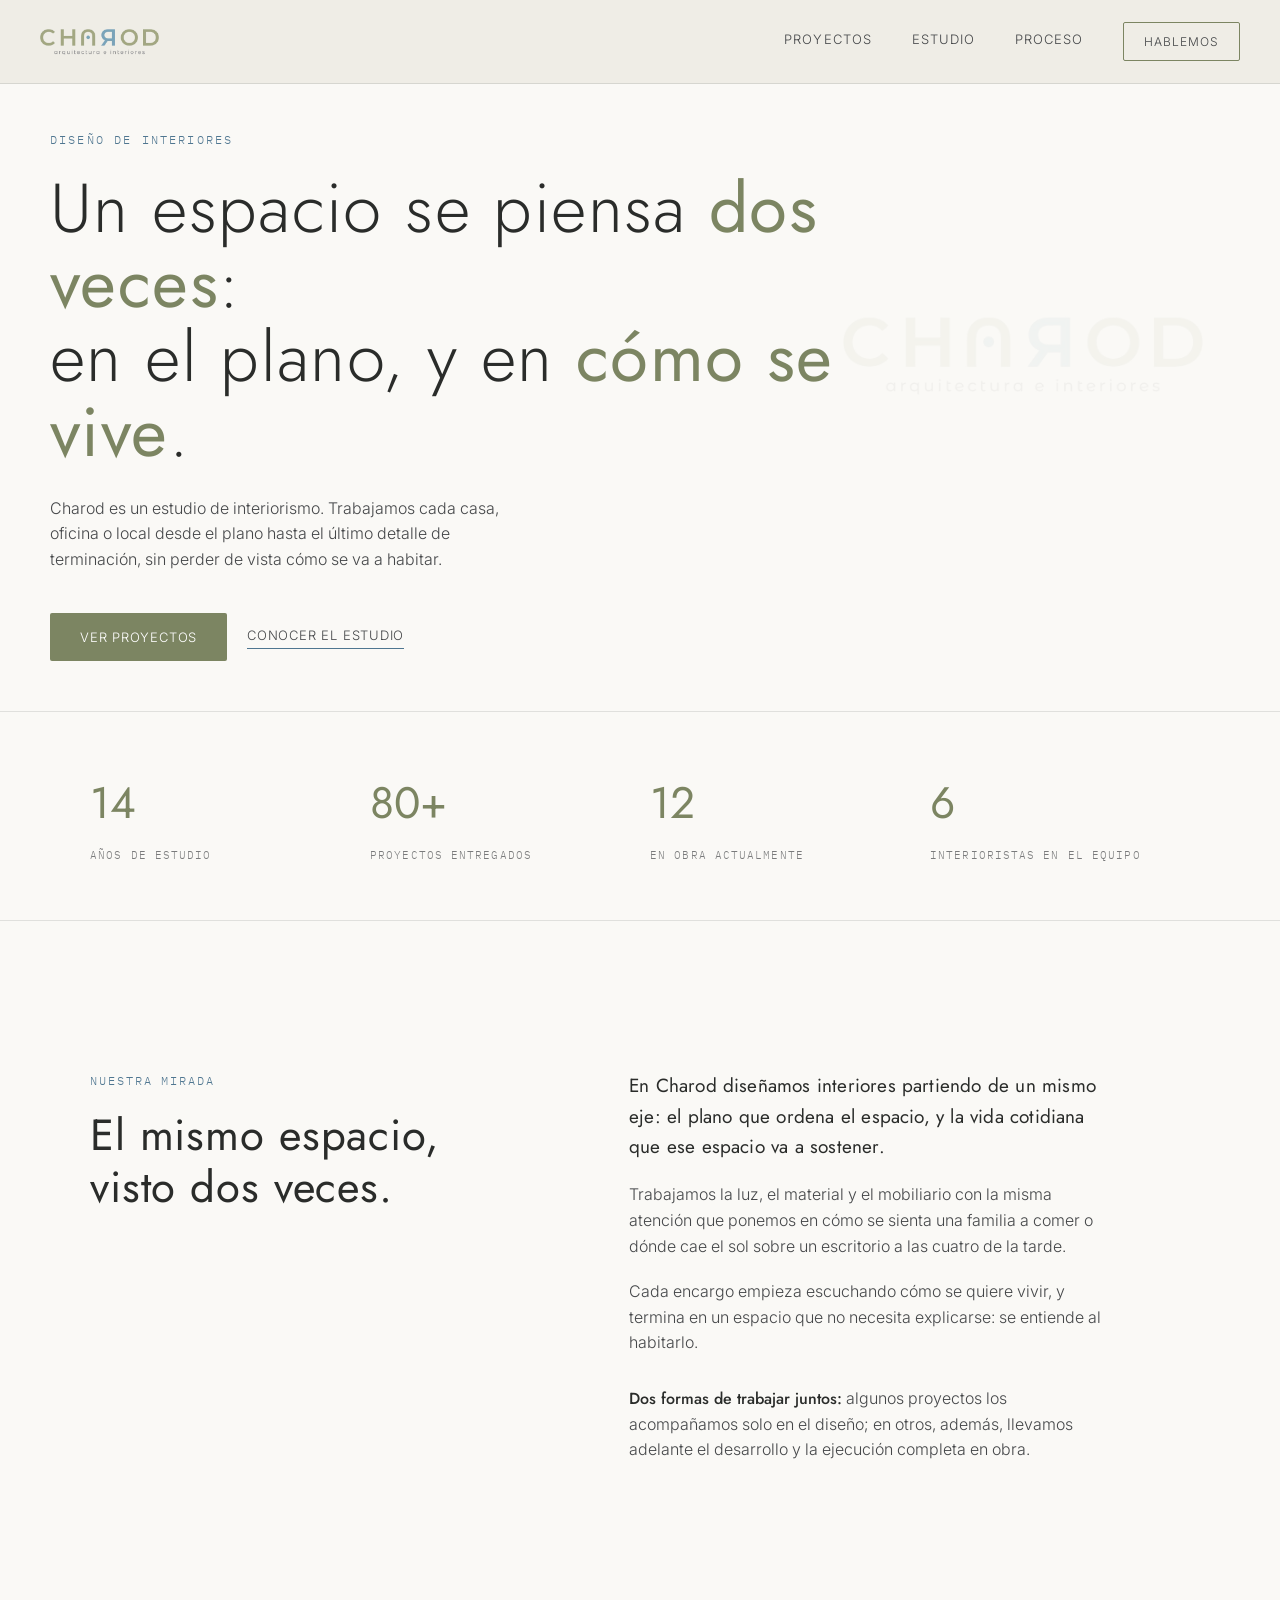
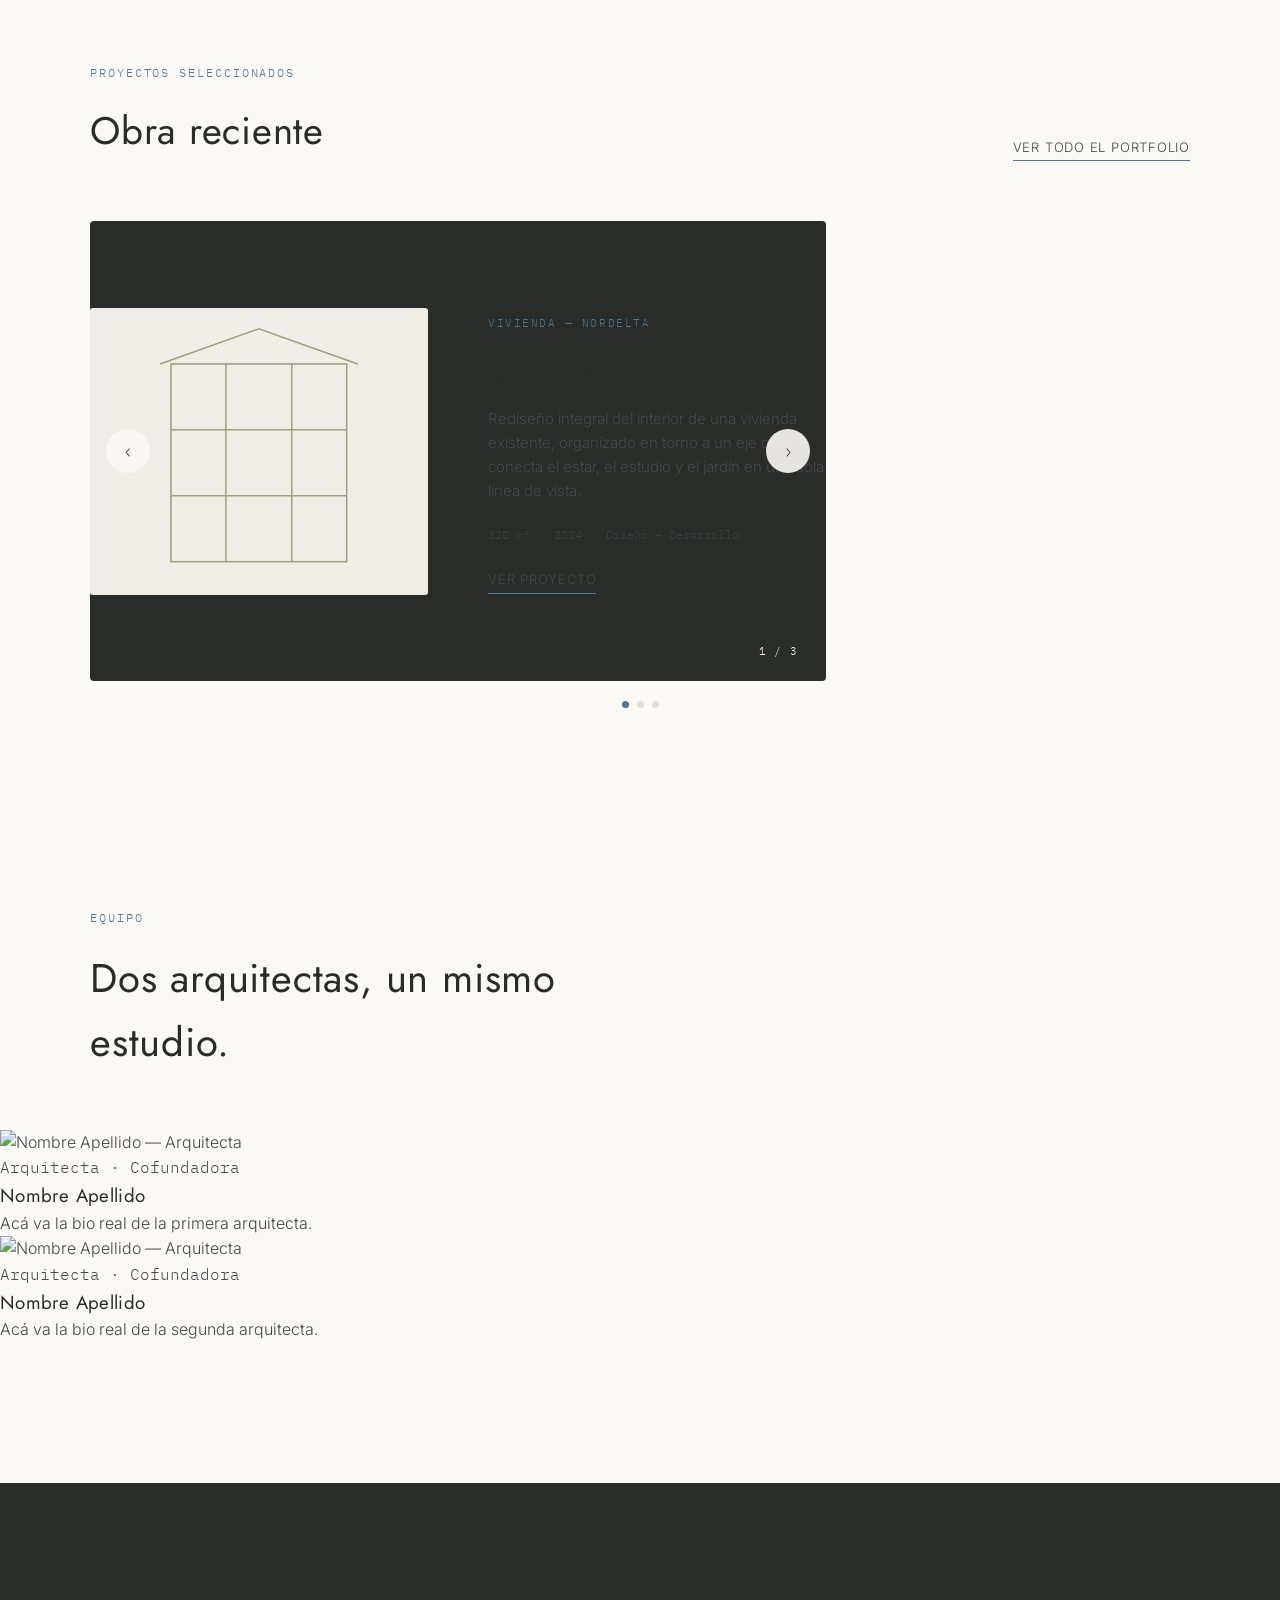
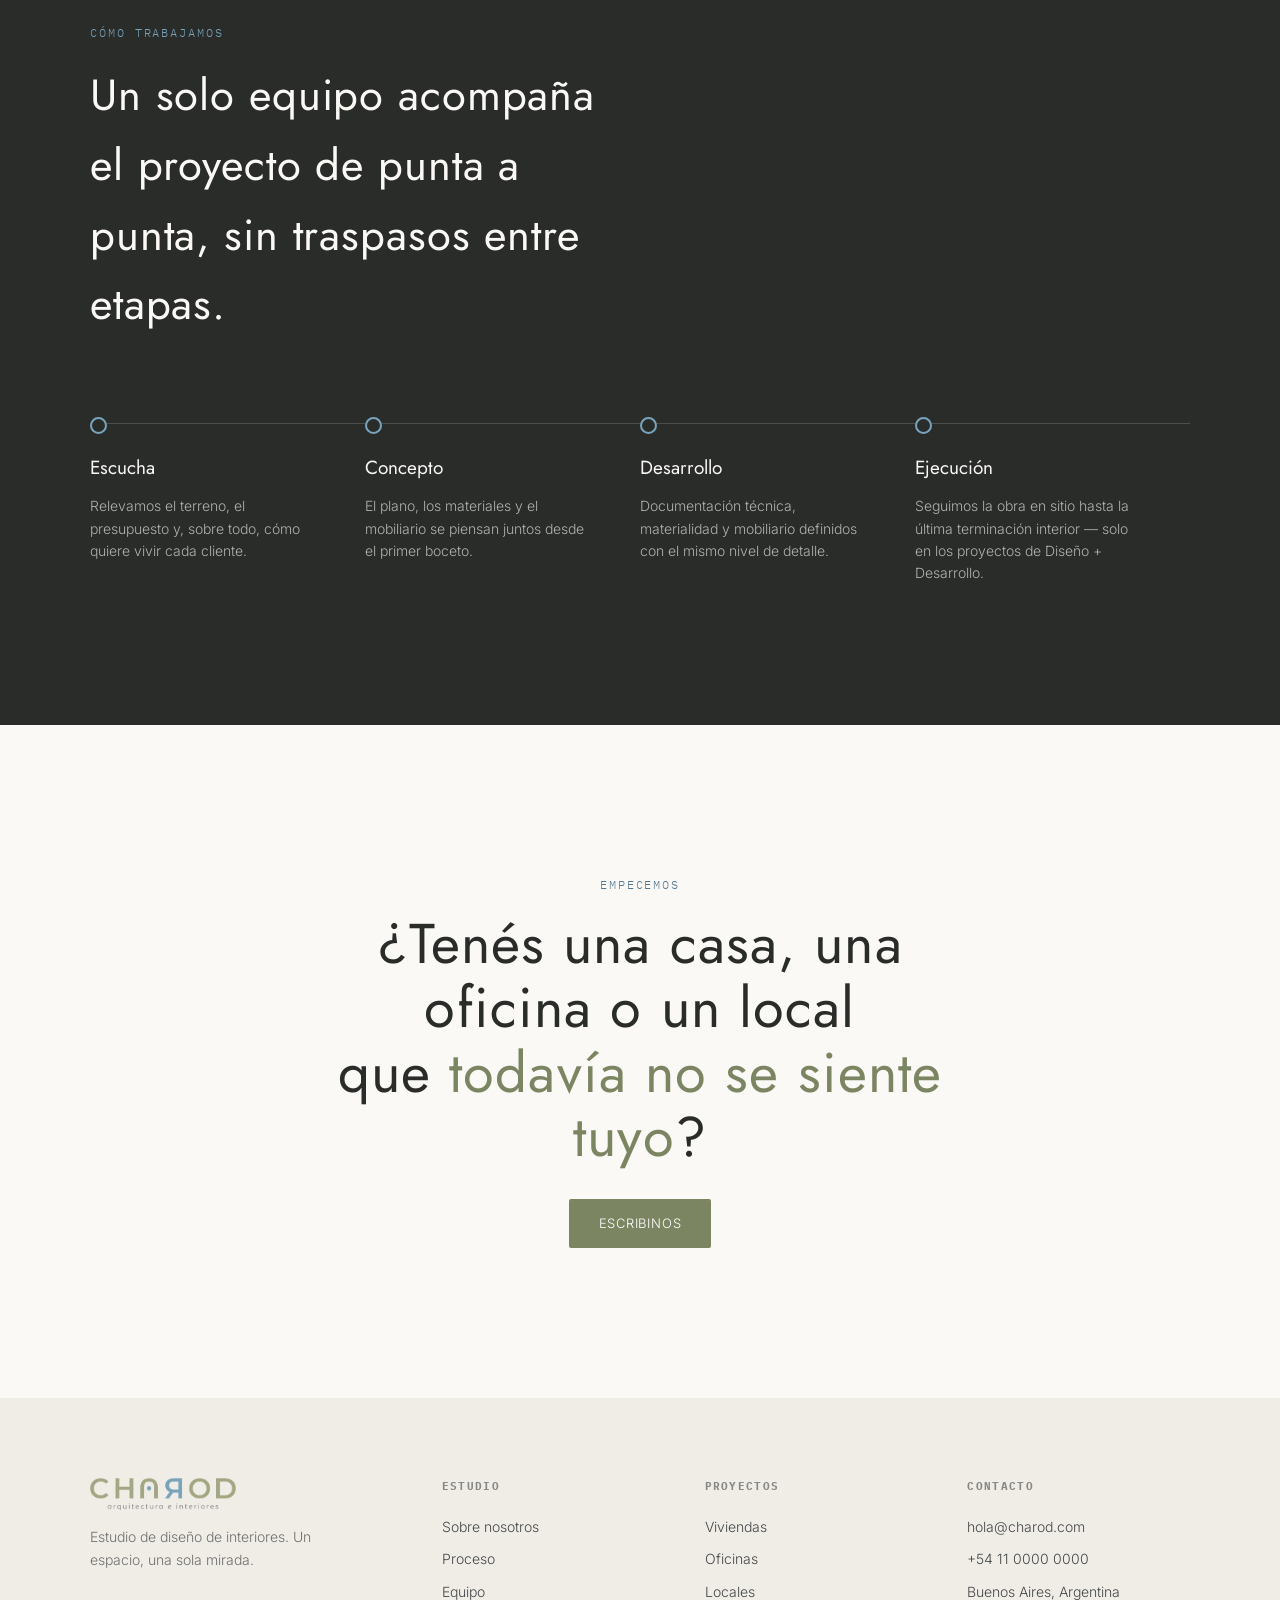
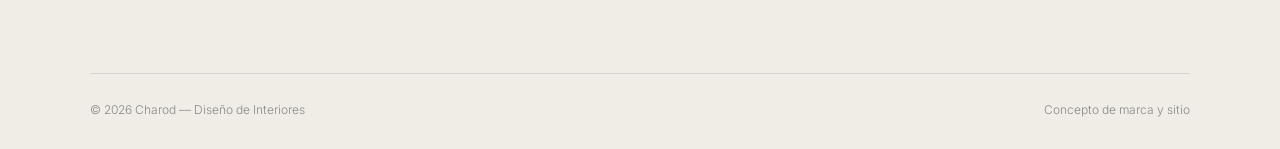
==== commit e6377c6f: "Update index.html" ====
--- a/index.html
+++ b/index.html
@@ -159,19 +159,27 @@
   <div class="wrap">
     <span class="section-label reveal">Equipo</span>
     <h2 class="reveal">Dos arquitectas, un mismo estudio.</h2>
-    <div class="team-grid reveal">
-      <div class="team-card">
-        <div class="team-avatar" style="background:var(--sage);">NA</div>
-        <h3>Nombre Apellido</h3>
-        <span class="mono">Arquitecta · Cofundadora</span>
-        <p>Escribí acá la bio real — trayectoria, especialidad, qué la trajo a Charod.</p>
-      </div>
-      <div class="team-card">
-        <div class="team-avatar" style="background:var(--blue-deep);">NA</div>
-        <h3>Nombre Apellido</h3>
-        <span class="mono">Arquitecta · Cofundadora</span>
-        <p>Escribí acá la bio real — trayectoria, especialidad, qué la trajo a Charod.</p>
-      </div>
+  </div>
+
+  <div class="team-row reveal">
+    <div class="team-photo">
+      <img src="assets/team/arq-1.jpg" alt="Nombre Apellido — Arquitecta">
+    </div>
+    <div class="team-bio">
+      <span class="mono">Arquitecta · Cofundadora</span>
+      <h3>Nombre Apellido</h3>
+      <p>Acá va la bio real de la primera arquitecta.</p>
+    </div>
+  </div>
+
+  <div class="team-row flip reveal">
+    <div class="team-photo">
+      <img src="assets/team/arq-2.jpg" alt="Nombre Apellido — Arquitecta">
+    </div>
+    <div class="team-bio">
+      <span class="mono">Arquitecta · Cofundadora</span>
+      <h3>Nombre Apellido</h3>
+      <p>Acá va la bio real de la segunda arquitecta.</p>
     </div>
   </div>
 </section>
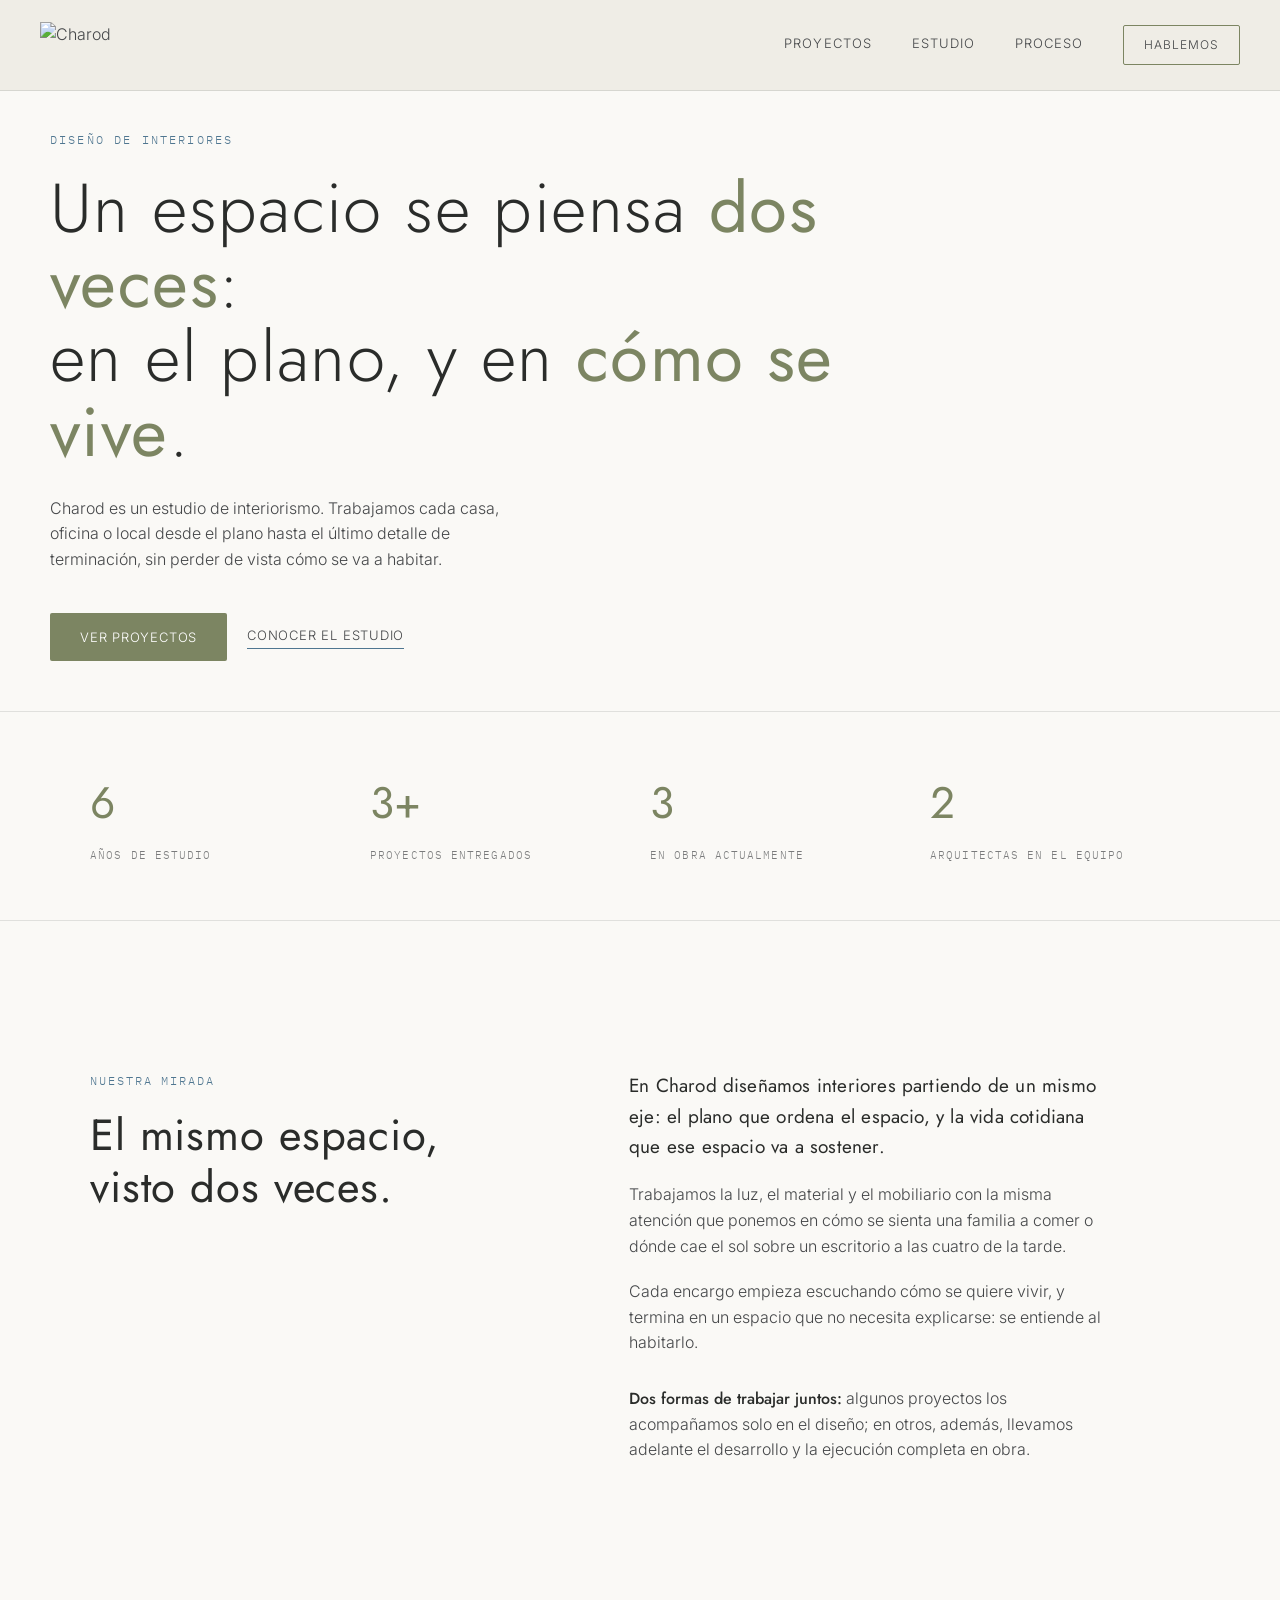
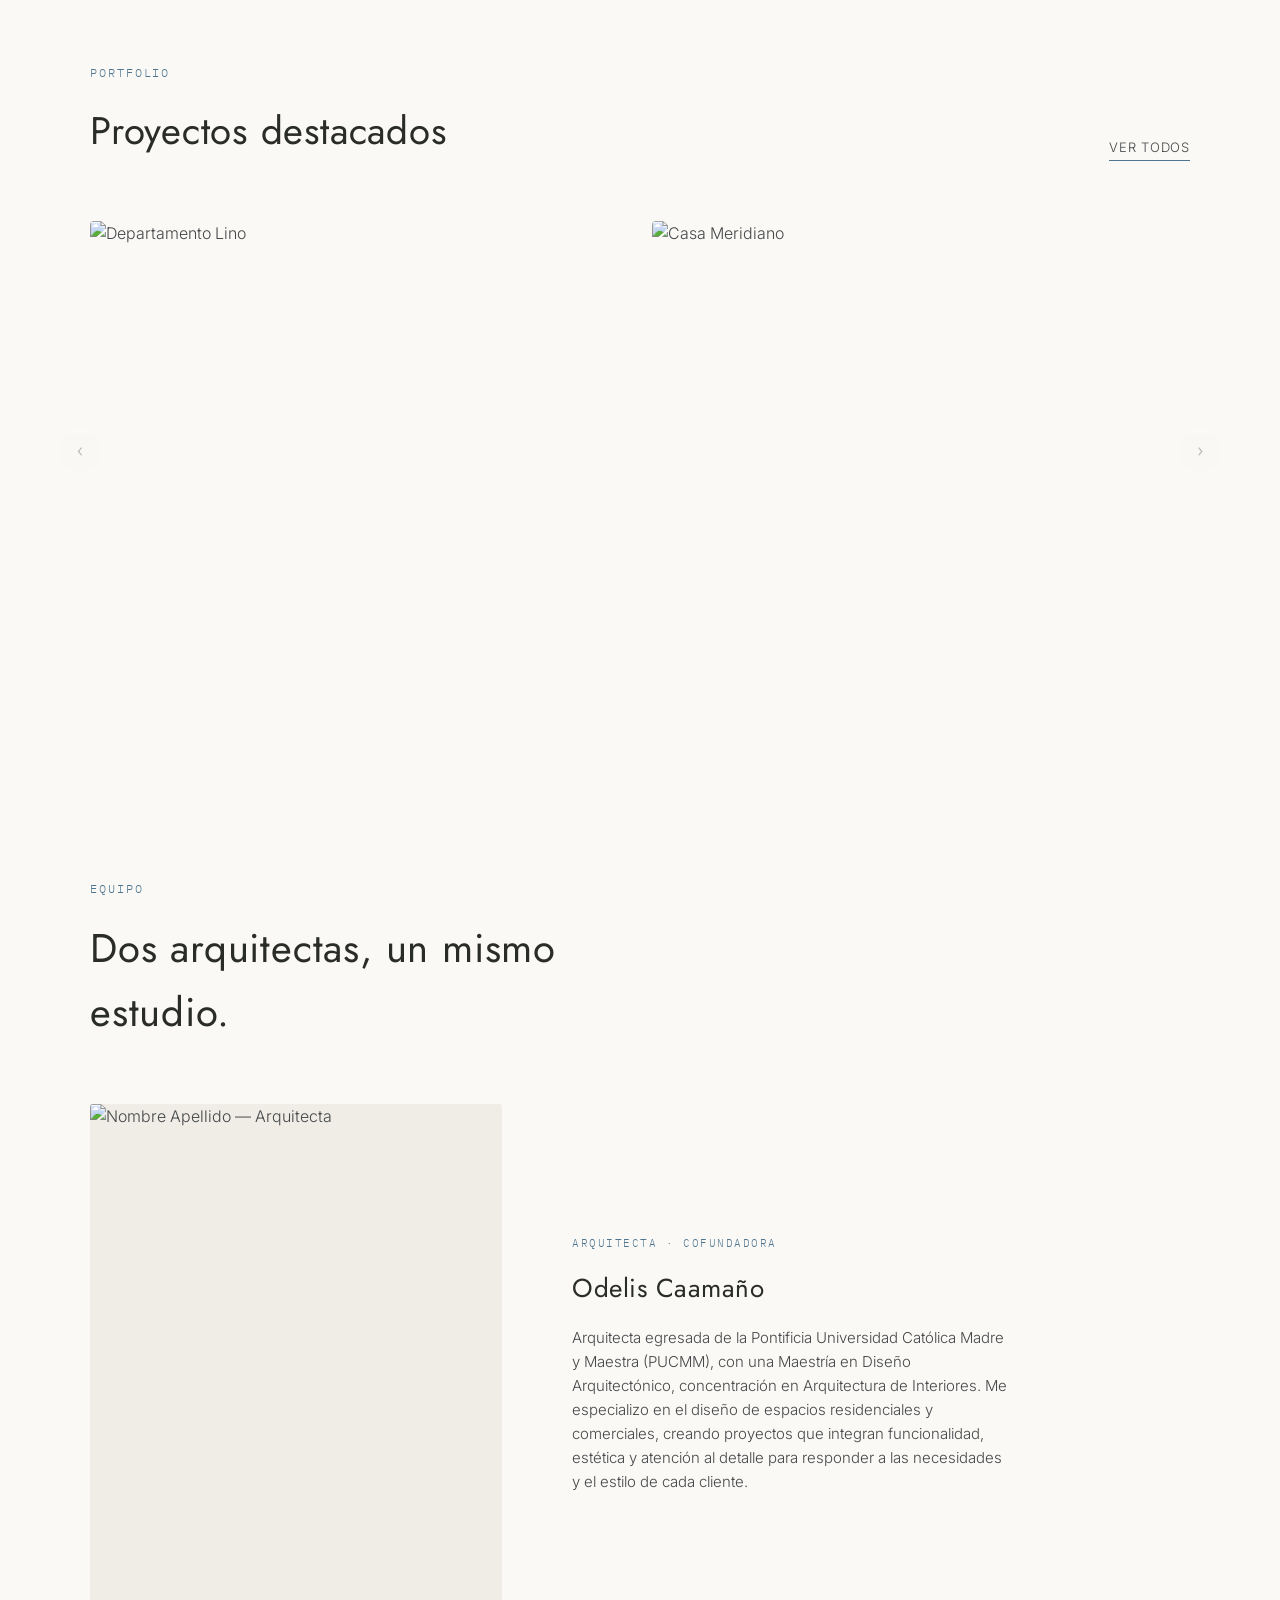
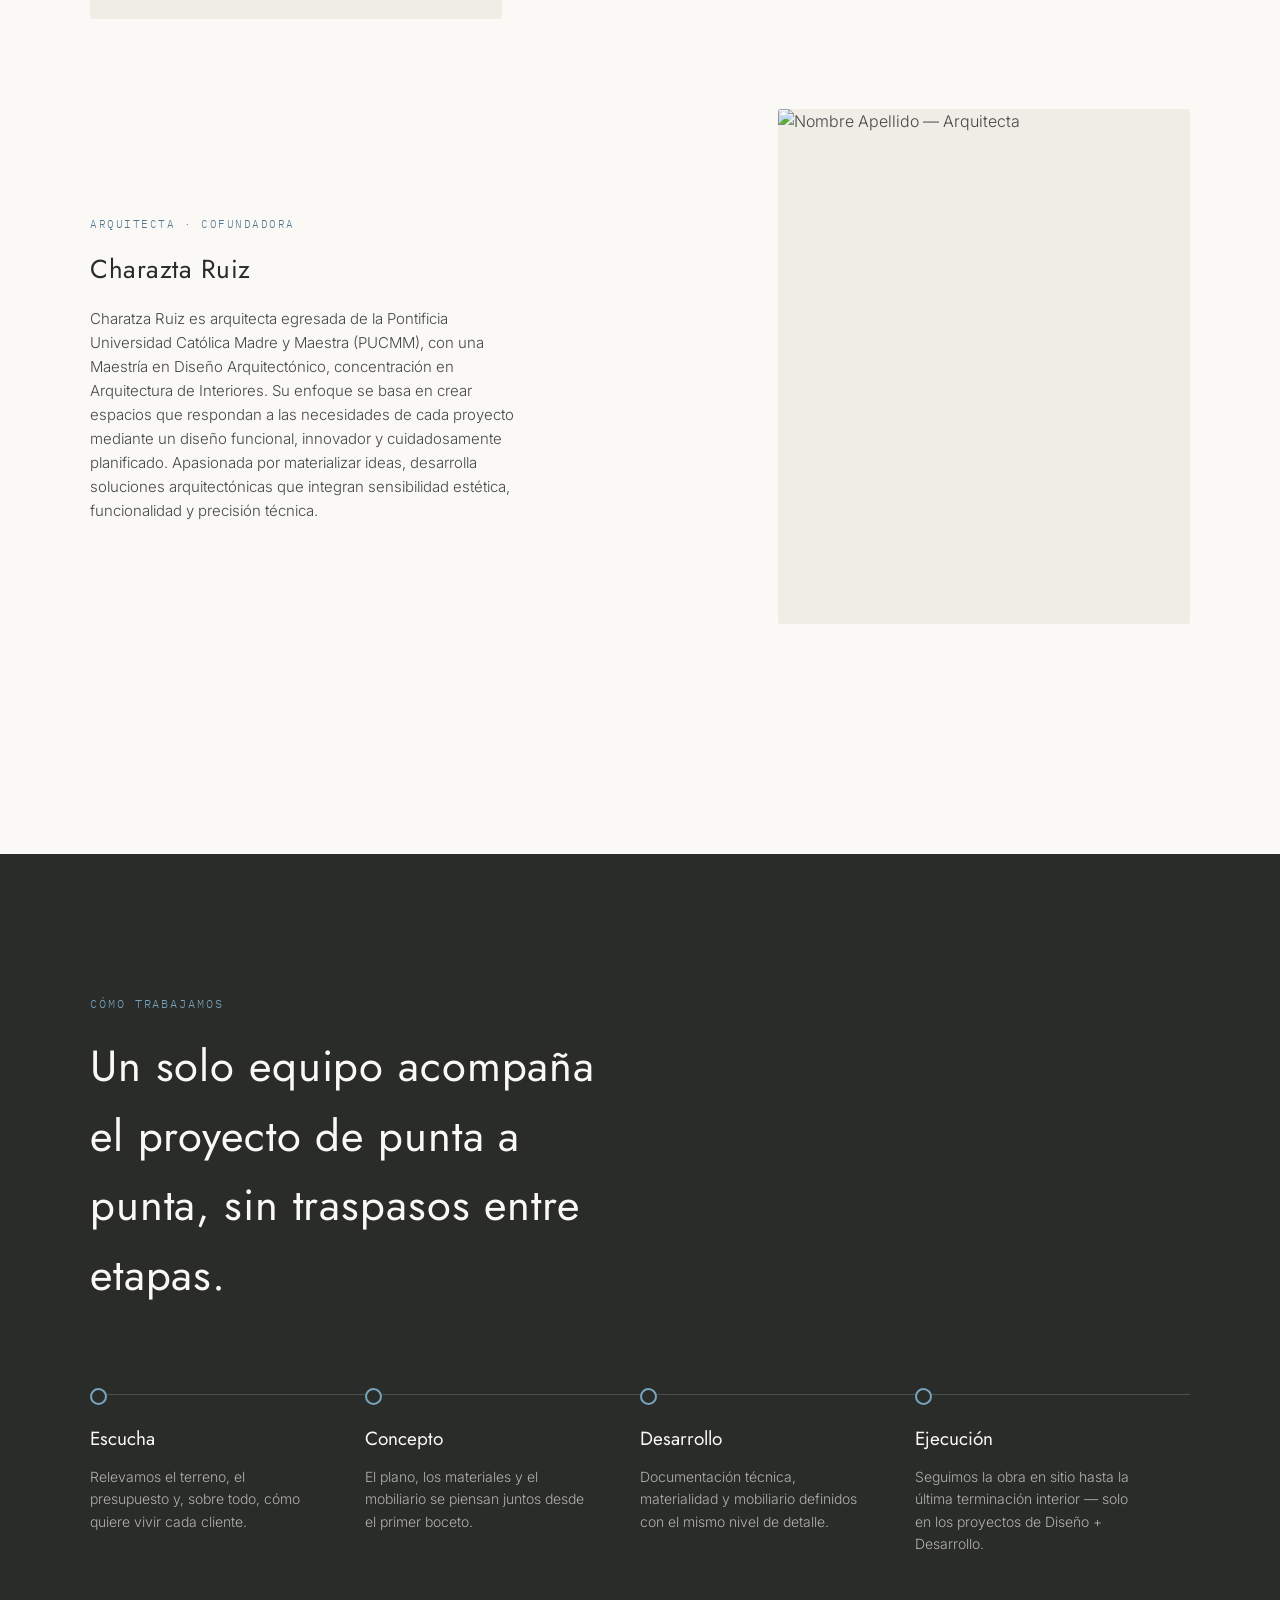
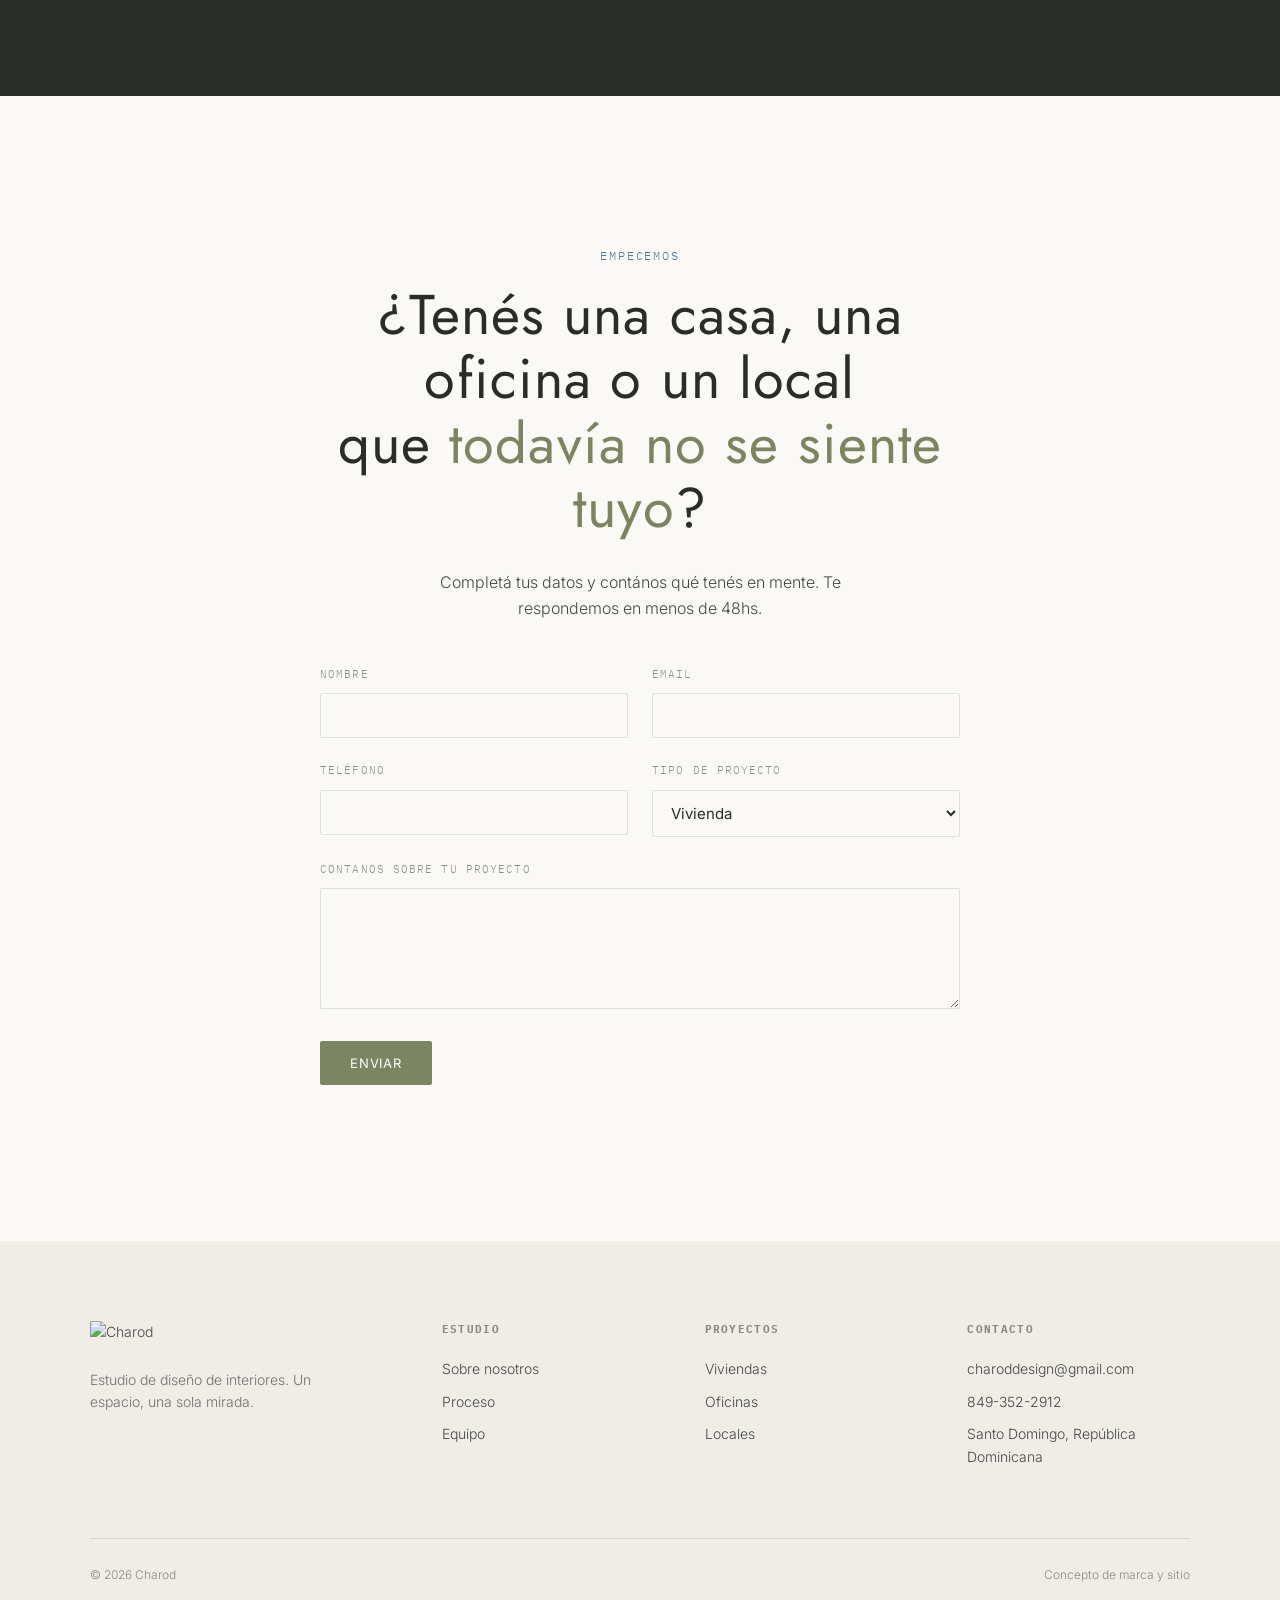
==== commit c0f331c3: "Add files via upload" ====
--- a/index.html
+++ b/index.html
@@ -19,7 +19,7 @@
     <a href="proyectos.html">Proyectos</a>
     <a href="index.html#estudio">Estudio</a>
     <a href="index.html#proceso">Proceso</a>
-    <a href="index.html#contacto" class="nav-cta">Hablemos</a>
+    <a href="index.html#contacto-form" class="nav-cta">Hablemos</a>
   </nav>
 </header>
 
@@ -40,20 +40,20 @@
 <section class="stats">
   <div class="wrap">
     <div class="reveal">
-      <div class="stat-num mono">14</div>
+      <div class="stat-num mono">6</div>
       <div class="stat-label">años de estudio</div>
     </div>
     <div class="reveal">
-      <div class="stat-num mono">80+</div>
+      <div class="stat-num mono">3+</div>
       <div class="stat-label">proyectos entregados</div>
     </div>
     <div class="reveal">
-      <div class="stat-num mono">12</div>
+      <div class="stat-num mono">3</div>
       <div class="stat-label">en obra actualmente</div>
     </div>
     <div class="reveal">
-      <div class="stat-num mono">6</div>
-      <div class="stat-label">interioristas en el equipo</div>
+      <div class="stat-num mono">2</div>
+      <div class="stat-label">arquitectas en el equipo</div>
     </div>
   </div>
 </section>
@@ -76,82 +76,43 @@
 <section class="projects" id="proyectos">
   <div class="projects-head reveal">
     <div>
-      <span class="section-label">Proyectos seleccionados</span>
-      <h2>Obra reciente</h2>
-    </div>
-    <a href="proyectos.html" class="btn-ghost">Ver todo el portfolio</a>
-  </div>
-
-  <div class="projects-carousel reveal" data-carousel>
-    <div class="carousel-frame proj-frame">
-      <div class="carousel-track">
-
-        <a class="carousel-slide project-slide" href="proyecto-casa-meridiano.html">
-          <div class="project-slide-media" style="background:#EFEDE6;">
-            <svg viewBox="0 0 200 240"><g fill="none" stroke="#9CA37D" stroke-width="1.4">
-              <rect x="20" y="40" width="160" height="180"/>
-              <line x1="20" y1="100" x2="180" y2="100"/>
-              <line x1="20" y1="160" x2="180" y2="160"/>
-              <line x1="70" y1="40" x2="70" y2="220"/>
-              <line x1="130" y1="40" x2="130" y2="220"/>
-              <polyline points="10,40 100,8 190,40"/>
-            </g></svg>
+      <span class="section-label">Portfolio</span>
+      <h2>Proyectos destacados</h2>
+    </div>
+    <a href="proyectos.html" class="btn-ghost">Ver todos</a>
+  </div>
+
+<div class="projects-peek reveal" data-peek>
+    <div class="peek-viewport">
+      <div class="peek-track">
+
+
+
+        <a class="peek-card" href="proyecto-laura.html">
+          <img class="peek-photo" src="assets/projects/apt-laura/1.png" alt="Departamento Lino">
+          <div class="peek-overlay">
+            <span class="mono">Interiorismo — Palermo</span>
+            <h3>Departamento Lino</h3>
+            <p>Carpintería original conservada, circulación completa repensada.</p>
+            <div class="meta"><span>140 m²</span><span>2023</span><span>Solo diseño</span></div>
           </div>
-          <div class="project-slide-info">
+        </a>
+
+
+        <a class="peek-card" href="proyecto-infante.html">
+          <img class="peek-photo" src="assets/projects/apt-infante/casa_1.jpg" alt="Casa Meridiano">
+          <div class="peek-overlay">
             <span class="mono">Vivienda — Nordelta</span>
             <h3>Casa Meridiano</h3>
-            <p>Rediseño integral del interior de una vivienda existente, organizado en torno a un eje que conecta el estar, el estudio y el jardín en una sola línea de vista.</p>
+            <p>Un eje que conecta el living, el estudio y el jardín en una sola mirada.</p>
             <div class="meta"><span>320 m²</span><span>2024</span><span>Diseño + Desarrollo</span></div>
-            <span class="btn-ghost">Ver proyecto</span>
           </div>
         </a>
 
-        <a class="carousel-slide project-slide" href="proyecto-depto-lino.html">
-          <div class="project-slide-media" style="background:#EAF1F4;">
-            <svg viewBox="0 0 200 240"><g fill="none" stroke="#78A4BD" stroke-width="1.4">
-              <rect x="20" y="30" width="160" height="190"/>
-              <rect x="45" y="60" width="60" height="40"/>
-              <rect x="120" y="60" width="45" height="40"/>
-              <circle cx="80" cy="170" r="18"/>
-              <line x1="120" y1="150" x2="165" y2="150"/>
-              <line x1="120" y1="170" x2="165" y2="170"/>
-            </g></svg>
-          </div>
-          <div class="project-slide-info">
-            <span class="mono">Interiorismo — Palermo</span>
-            <h3>Departamento Lino</h3>
-            <p>Renovación integral de un piso de los años 40: se conservó la carpintería original y se rediseñó la circulación completa.</p>
-            <div class="meta"><span>140 m²</span><span>2023</span><span>Solo diseño</span></div>
-            <span class="btn-ghost">Ver proyecto</span>
-          </div>
-        </a>
-
-        <a class="carousel-slide project-slide" href="proyectos.html">
-          <div class="project-slide-media" style="background:#EFEDE6;">
-            <svg viewBox="0 0 200 240"><g fill="none" stroke="#9CA37D" stroke-width="1.4">
-              <rect x="15" y="70" width="170" height="150"/>
-              <line x1="15" y1="130" x2="185" y2="130"/>
-              <line x1="60" y1="70" x2="60" y2="220"/>
-              <line x1="140" y1="70" x2="140" y2="220"/>
-              <polyline points="15,70 100,15 185,70"/>
-              <rect x="90" y="170" width="30" height="50"/>
-            </g></svg>
-          </div>
-          <div class="project-slide-info">
-            <span class="mono">Oficinas — Estudio boutique</span>
-            <h3>Oficinas Estero</h3>
-            <p>Un espacio de trabajo pensado como sucesión de ambientes domésticos, sin perder la eficiencia de una oficina.</p>
-            <div class="meta"><span>210 m²</span><span>2022</span><span>Diseño + Desarrollo</span></div>
-            <span class="btn-ghost">Ver proyecto</span>
-          </div>
-        </a>
-
-      </div>
-      <div class="carousel-nav prev">‹</div>
-      <div class="carousel-nav next">›</div>
-      <div class="carousel-counter"></div>
-    </div>
-    <div class="carousel-dots"></div>
+      </div>
+    </div>
+    <button class="peek-nav prev" aria-label="Proyecto anterior">‹</button>
+    <button class="peek-nav next" aria-label="Proyecto siguiente">›</button>
   </div>
 </section>
 
@@ -167,8 +128,10 @@
     </div>
     <div class="team-bio">
       <span class="mono">Arquitecta · Cofundadora</span>
-      <h3>Nombre Apellido</h3>
-      <p>Acá va la bio real de la primera arquitecta.</p>
+      <h3>Odelis Caamaño</h3>
+      <p>Arquitecta egresada de la Pontificia Universidad Católica Madre y Maestra (PUCMM), con una Maestría en Diseño Arquitectónico, 
+        concentración en Arquitectura de Interiores. Me especializo en el diseño de espacios residenciales y comerciales, 
+        creando proyectos que integran funcionalidad, estética y atención al detalle para responder a las necesidades y el estilo de cada cliente.</p>
     </div>
   </div>
 
@@ -178,8 +141,10 @@
     </div>
     <div class="team-bio">
       <span class="mono">Arquitecta · Cofundadora</span>
-      <h3>Nombre Apellido</h3>
-      <p>Acá va la bio real de la segunda arquitecta.</p>
+      <h3>Charazta Ruiz</h3>
+      <p>Charatza Ruiz es arquitecta egresada de la Pontificia Universidad Católica Madre y Maestra (PUCMM), 
+        con una Maestría en Diseño Arquitectónico, concentración en Arquitectura de Interiores. Su enfoque se basa en crear espacios que respondan a las necesidades de cada proyecto mediante un diseño funcional, innovador y cuidadosamente planificado. 
+        Apasionada por materializar ideas, desarrolla soluciones arquitectónicas que integran sensibilidad estética, funcionalidad y precisión técnica.</p>
     </div>
   </div>
 </section>
@@ -209,11 +174,50 @@
   </div>
 </section>
 
-<section class="cta">
+<section id="contacto-form" class="cta contact-form-section">
   <div class="wrap">
     <span class="section-label reveal">Empecemos</span>
     <h2 class="reveal">¿Tenés una casa, una oficina o un local<br>que <span class="accent">todavía no se siente tuyo</span>?</h2>
-    <a href="index.html#contacto" class="btn-primary reveal">Escribinos</a>
+    <p class="reveal" style="max-width:460px;margin:16px auto 0;">Completá tus datos y contános qué tenés en mente. Te respondemos en menos de 48hs.</p>
+
+    <form id="contact-form" class="contact-form reveal" action="https://api.web3forms.com/submit" method="POST">
+      <input type="hidden" name="access_key" value="e45c11de-def9-429a-98a1-1565ad5514f8">
+      <input type="hidden" name="subject" value="Nuevo mensaje desde charod.com">
+      <input type="checkbox" name="botcheck" style="display:none" tabindex="-1" autocomplete="off">
+
+      <div class="form-row">
+        <div class="form-field">
+          <label for="cf-name">Nombre</label>
+          <input id="cf-name" type="text" name="name" required>
+        </div>
+        <div class="form-field">
+          <label for="cf-email">Email</label>
+          <input id="cf-email" type="email" name="email" required>
+        </div>
+      </div>
+      <div class="form-row">
+        <div class="form-field">
+          <label for="cf-phone">Teléfono</label>
+          <input id="cf-phone" type="tel" name="phone">
+        </div>
+        <div class="form-field">
+          <label for="cf-type">Tipo de proyecto</label>
+          <select id="cf-type" name="tipo_proyecto">
+            <option value="Vivienda">Vivienda</option>
+            <option value="Oficina">Oficina</option>
+            <option value="Local">Local</option>
+            <option value="Otro">Otro</option>
+          </select>
+        </div>
+      </div>
+      <div class="form-field">
+        <label for="cf-message">Contanos sobre tu proyecto</label>
+        <textarea id="cf-message" name="message" rows="5" required></textarea>
+      </div>
+
+      <button type="submit" class="btn-primary">Enviar</button>
+      <p id="contact-form-status" class="mono" style="margin-top:16px;font-size:13px;"></p>
+    </form>
   </div>
 </section>
 
@@ -240,13 +244,13 @@
       </div>
       <div>
         <h4>Contacto</h4>
-        <a href="mailto:hola@charod.com">hola@charod.com</a>
-        <a href="tel:+541100000000">+54 11 0000 0000</a>
-        <p>Buenos Aires, Argentina</p>
+        <a href="mailto:charoddesign@gmail.com">charoddesign@gmail.com</a>
+        <a href="tel:+849-352-2912">849-352-2912</a>
+        <p>Santo Domingo, República Dominicana</p>
       </div>
     </div>
     <div class="footer-bottom">
-      <span>© 2026 Charod — Diseño de Interiores</span>
+      <span>© 2026 Charod</span>
       <span>Concepto de marca y sitio</span>
     </div>
   </div>
--- a/css/style.css
+++ b/css/style.css
@@ -49,7 +49,7 @@
   box-shadow:0 2px 10px rgba(0,0,0,0.05);
 }
 .logo{display:flex;align-items:center;}
-.logo img{height:26px;width:auto;display:block;}
+.logo img{height:46px;width:auto;display:block;}
 .logo.footer-logo img{height:32px;}
 nav{display:flex;gap:40px;align-items:center;}
 nav a{
@@ -221,41 +221,62 @@
 .filter-tab:hover{border-color:var(--sage-dark);}
 .filter-tab.active{background:var(--sage-dark);border-color:var(--sage-dark);color:#fff;}
 
-/* ---------- projects carousel (home) ---------- */
-.projects-carousel{max-width:1180px;margin:0 auto;padding:0 40px;}
-.proj-frame{
-  aspect-ratio:auto;background:transparent;height:460px;
-}
-.project-slide{
-  display:grid;grid-template-columns:1fr 1fr;align-items:center;gap:60px;
-  color:inherit;
-}
-.project-slide-media{
-  aspect-ratio:4/3.4;border-radius:3px;
-  display:flex;align-items:center;justify-content:center;overflow:hidden;
-}
-.project-slide-media svg{width:65%;}
-.project-slide-info .mono{font-size:11px;letter-spacing:0.14em;text-transform:uppercase;color:var(--blue-deep);}
-.project-slide-info h3{font-size:28px;margin:14px 0 14px;font-weight:400;}
-.project-slide-info p{color:var(--ink);font-size:15px;max-width:420px;}
-.project-slide-info .meta{
-  display:flex;gap:24px;margin:22px 0;
-  font-family:'IBM Plex Mono',monospace;font-size:12px;color:var(--ink);opacity:0.7;
-}
-.project-slide-info .btn-ghost{display:inline-block;}
+/* ---------- projects peek carousel (home) ---------- */
+.projects-peek{position:relative;max-width:1180px;margin:0 auto;padding:0 40px;}
+.peek-viewport{overflow:hidden;}
+.peek-track{display:flex;gap:24px;transition:transform .45s ease;}
+.peek-card{
+  position:relative;flex:0 0 calc(50% - 12px);
+  aspect-ratio:4/3.4;border-radius:4px;overflow:hidden;
+  display:flex;align-items:center;justify-content:center;
+}
+.peek-icon{width:55%;transition:opacity .3s ease;}
+.peek-photo{width:100%;height:100%;object-fit:cover;}
+.peek-overlay{
+  position:absolute;inset:0;
+  display:flex;flex-direction:column;justify-content:flex-end;
+  padding:24px;
+  background:rgba(124,133,98,0.93);
+  opacity:0;
+  transition:opacity .3s ease;
+}
+.peek-card:hover .peek-overlay,
+.peek-card:focus-visible .peek-overlay{opacity:1;}
+.peek-card:hover .peek-icon{opacity:0.15;}
+.peek-overlay .mono{font-size:10px;letter-spacing:0.12em;text-transform:uppercase;color:rgba(255,255,255,0.85);}
+.peek-overlay h3{color:#fff;font-size:22px;font-weight:400;margin:8px 0 10px;}
+.peek-overlay p{color:rgba(255,255,255,0.92);font-size:14px;line-height:1.4;margin-bottom:14px;max-width:36ch;}
+.peek-overlay .meta{
+  display:flex;gap:16px;font-family:'IBM Plex Mono',monospace;font-size:11px;color:rgba(255,255,255,0.75);
+}
+.peek-nav{
+  position:absolute;top:50%;transform:translateY(-50%);
+  width:44px;height:44px;border-radius:50%;border:none;cursor:pointer;
+  background:rgba(250,249,246,0.92);
+  display:flex;align-items:center;justify-content:center;
+  font-family:'Jost',sans-serif;font-size:18px;color:var(--charcoal);
+  z-index:5;transition:background .2s ease, opacity .2s ease;
+}
+.peek-nav:hover{background:#fff;}
+.peek-nav:disabled{opacity:0.3;cursor:default;}
+.peek-nav.prev{left:8px;}
+.peek-nav.next{right:8px;}
 
 /* ---------- team ---------- */
 .team{padding:60px 0 140px;}
-.team h2{font-size:clamp(28px,3.2vw,40px);max-width:520px;margin-bottom:56px;}
-.team-grid{display:grid;grid-template-columns:repeat(2,1fr);gap:60px;}
-.team-avatar{
-  width:76px;height:76px;border-radius:50%;
-  display:flex;align-items:center;justify-content:center;
-  color:#fff;font-family:'Jost',sans-serif;font-size:22px;margin-bottom:22px;
-}
-.team-card h3{font-size:22px;font-weight:400;margin-bottom:6px;}
-.team-card .mono{font-size:11px;letter-spacing:0.1em;text-transform:uppercase;color:var(--blue-deep);}
-.team-card p{margin-top:14px;font-size:15px;color:var(--ink);max-width:400px;}
+.team h2{font-size:clamp(28px,3.2vw,40px);max-width:520px;margin-bottom:60px;}
+.team-row{
+  display:grid;grid-template-columns:0.8fr 1.2fr;align-items:center;gap:70px;
+  max-width:1180px;margin:0 auto 90px;padding:0 40px;
+}
+.team-row.flip{direction:rtl;}
+.team-row.flip > *{direction:ltr;}
+.team-photo{aspect-ratio:4/5;border-radius:3px;overflow:hidden;background:var(--stone);min-width:0;}
+.team-photo img{width:100%;height:100%;object-fit:cover;display:block;}
+.team-bio{min-width:0;}
+.team-bio .mono{font-size:11px;letter-spacing:0.14em;text-transform:uppercase;color:var(--blue-deep);}
+.team-bio h3{font-size:26px;margin:14px 0 16px;font-weight:400;}
+.team-bio p{font-size:15px;color:var(--ink);max-width:440px;}
 
 /* ---------- project grid (Proyectos page) ---------- */
 .project-grid{
@@ -284,7 +305,8 @@
   max-width:1180px;margin:0 auto 100px;padding:0 40px;
 }
 .carousel-frame{
-  aspect-ratio:16/10;border-radius:4px;overflow:hidden;position:relative;background:var(--charcoal);
+  aspect-ratio:16/10;border-radius:4px;overflow:hidden;position:relative;
+  background:radial-gradient(circle at 50% 50%, #a5b4a6 0%, #e6ecef 100%);
 }
 .carousel-track{
   display:flex;height:100%;transition:transform .5s ease;
@@ -293,7 +315,7 @@
   min-width:100%;height:100%;position:relative;
 }
 .carousel-slide img, .carousel-slide video{
-  width:100%;height:100%;object-fit:cover;display:block;
+  width:100%;height:100%;object-fit:contain;display:block;
 }
 .carousel-slide .play-badge{
   position:absolute;top:50%;left:50%;transform:translate(-50%,-50%);
@@ -368,6 +390,30 @@
 .cta{padding:150px 0;text-align:center;}
 .cta h2{font-size:clamp(30px,4.4vw,56px);max-width:700px;margin:0 auto 30px;line-height:1.15;}
 .cta .accent{color:var(--sage-dark);}
+
+/* ---------- contact form ---------- */
+.contact-form-section{padding-bottom:140px;}
+.contact-form{max-width:640px;margin:44px auto 0;text-align:left;}
+.form-row{display:grid;grid-template-columns:1fr 1fr;gap:24px;}
+.form-field{margin-bottom:24px;}
+.form-field label{
+  display:block;font-family:'IBM Plex Mono',monospace;font-size:11px;letter-spacing:0.1em;
+  text-transform:uppercase;color:var(--ink);opacity:0.6;margin-bottom:10px;
+}
+.form-field input,.form-field select,.form-field textarea{
+  width:100%;border:1px solid var(--line);background:var(--cream);border-radius:2px;
+  padding:12px 14px;font-family:'Inter',sans-serif;font-size:15px;color:var(--charcoal);
+  transition:border-color .2s ease;
+}
+.form-field input:focus,.form-field select:focus,.form-field textarea:focus{
+  outline:none;border-color:var(--sage-dark);
+}
+.form-field textarea{resize:vertical;}
+.contact-form .btn-primary{border:none;cursor:pointer;font-family:inherit;}
+#contact-form-status{opacity:0.8;}
+@media (max-width:640px){
+  .form-row{grid-template-columns:1fr;}
+}
 
 /* ---------- footer ---------- */
 footer{background:var(--stone);padding:80px 0 30px;}
@@ -395,6 +441,7 @@
   .project-grid{grid-template-columns:1fr;}
   .detail-meta{gap:24px;}
   .project-slide{grid-template-columns:1fr;gap:24px;}
-  .proj-frame{height:auto;overflow:visible;padding:6px;}
+  .peek-card{flex:0 0 100%;}
   .team-grid{grid-template-columns:1fr;gap:40px;}
-}
+  .team-row, .team-row.flip{grid-template-columns:1fr;direction:ltr;gap:24px;margin-bottom:60px;}
+}
